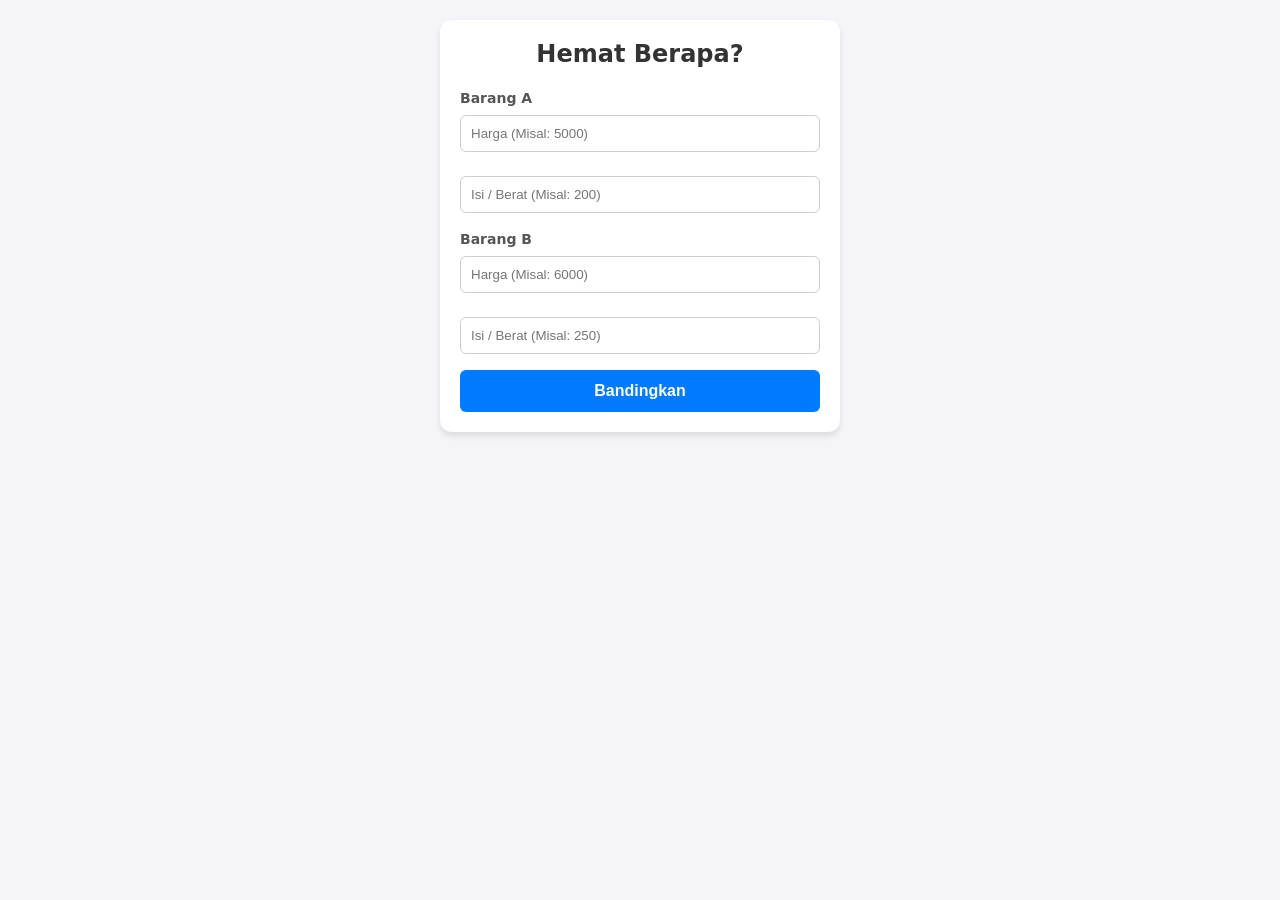
==== index.html @ b2d7dbf2 "Create index.html" ====
<!DOCTYPE html>
<html lang="id">
<head>
    <meta charset="UTF-8">
    <meta name="viewport" content="width=device-width, initial-scale=1.0">
    <title>Hemat Berapa - Kalkulator Harga</title>
    <style>
        body { font-family: system-ui, -apple-system, sans-serif; padding: 20px; max-width: 400px; margin: auto; background-color: #f4f4f9; }
        .card { background: white; padding: 20px; border-radius: 12px; box-shadow: 0 4px 6px rgba(0,0,0,0.1); }
        h2 { text-align: center; color: #333; margin-top: 0; }
        label { font-size: 14px; font-weight: bold; color: #555; }
        input { width: 100%; padding: 10px; margin: 8px 0 16px 0; border: 1px solid #ccc; border-radius: 6px; box-sizing: border-box; }
        button { width: 100%; padding: 12px; background: #007bff; color: white; border: none; border-radius: 6px; font-size: 16px; font-weight: bold; cursor: pointer; }
        button:hover { background: #0056b3; }
        .result { margin-top: 20px; padding: 15px; border-radius: 8px; background: #e9ecef; display: none; text-align: center; }
        .winner { color: #28a745; font-size: 18px; font-weight: bold; margin-top: 10px; display: block; }
    </style>
</head>
<body>
    <div class="card">
        <h2>Hemat Berapa?</h2>
        
        <label>Barang A</label>
        <input type="number" id="priceA" placeholder="Harga (Misal: 5000)">
        <input type="number" id="qtyA" placeholder="Isi / Berat (Misal: 200)">
        
        <label>Barang B</label>
        <input type="number" id="priceB" placeholder="Harga (Misal: 6000)">
        <input type="number" id="qtyB" placeholder="Isi / Berat (Misal: 250)">
        
        <button onclick="calculate()">Bandingkan</button>
        
        <div id="output" class="result"></div>
    </div>

    <script>
        function calculate() {
            const priceA = parseFloat(document.getElementById('priceA').value);
            const qtyA = parseFloat(document.getElementById('qtyA').value);
            const priceB = parseFloat(document.getElementById('priceB').value);
            const qtyB = parseFloat(document.getElementById('qtyB').value);

            if (!priceA || !qtyA || !priceB || !qtyB) {
                alert('Harap isi semua kolom harga dan isi/berat!');
                return;
            }

            const unitPriceA = priceA / qtyA;
            const unitPriceB = priceB / qtyB;

            let outputText = `Barang A: Rp ${unitPriceA.toFixed(2)} / satuan<br>Barang B: Rp ${unitPriceB.toFixed(2)} / satuan<br>`;

            if (unitPriceA < unitPriceB) {
                outputText += `<span class="winner">Beli Barang A! Lebih Murah.</span>`;
            } else if (unitPriceB < unitPriceA) {
                outputText += `<span class="winner">Beli Barang B! Lebih Murah.</span>`;
            } else {
                outputText += `<span class="winner" style="color:#17a2b8;">Keduanya sama murahnya!</span>`;
            }

            document.getElementById('output').innerHTML = outputText;
            document.getElementById('output').style.display = 'block';
        }
    </script>
</body>
</html>
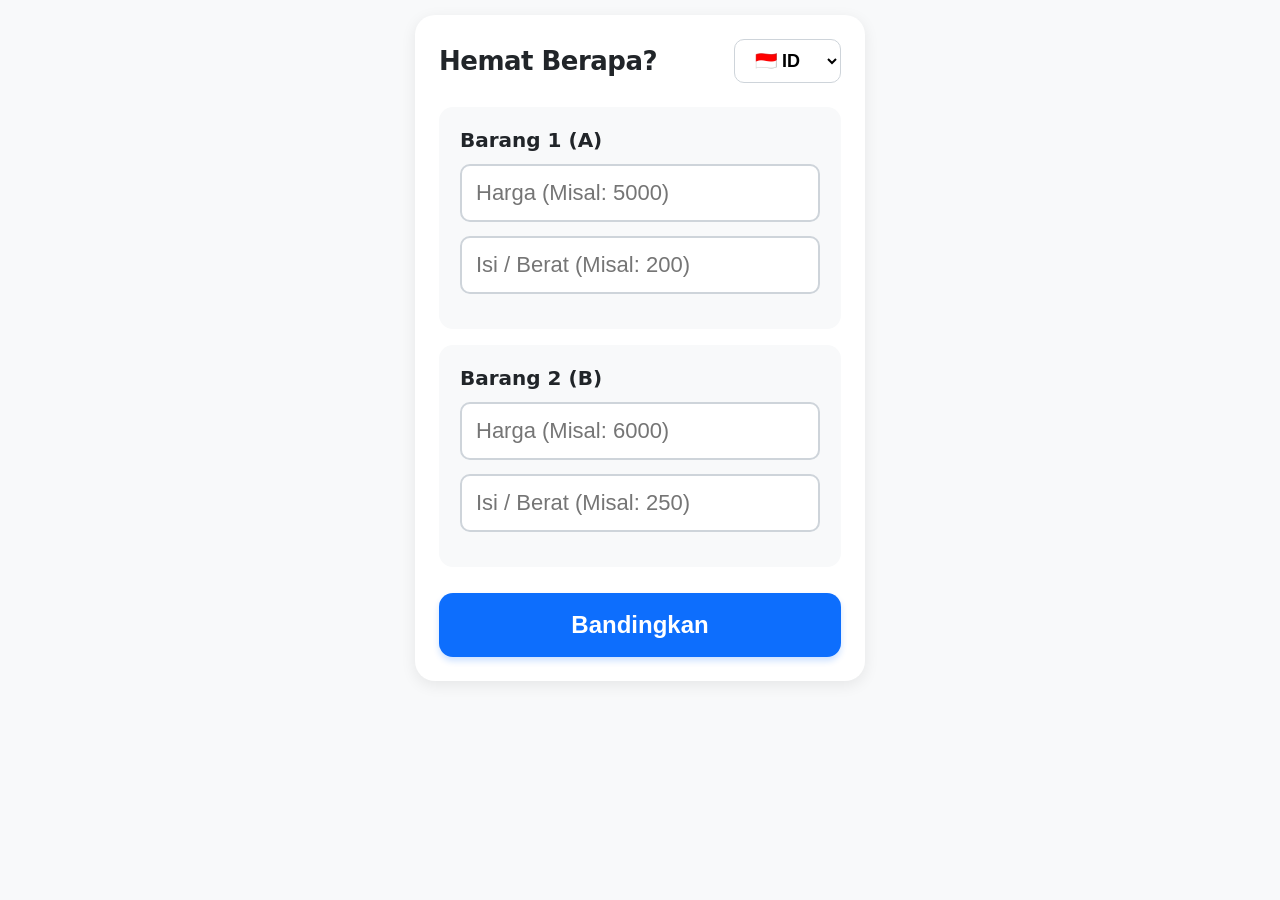
==== commit 7f76638e: "Update index.html" ====
--- a/index.html
+++ b/index.html
@@ -2,65 +2,261 @@
 <html lang="id">
 <head>
     <meta charset="UTF-8">
-    <meta name="viewport" content="width=device-width, initial-scale=1.0">
-    <title>Hemat Berapa - Kalkulator Harga</title>
+    <meta name="viewport" content="width=device-width, initial-scale=1.0, maximum-scale=1.0, user-scalable=no">
+    <title>Hemat Berapa? / Value Calculator</title>
     <style>
-        body { font-family: system-ui, -apple-system, sans-serif; padding: 20px; max-width: 400px; margin: auto; background-color: #f4f4f9; }
-        .card { background: white; padding: 20px; border-radius: 12px; box-shadow: 0 4px 6px rgba(0,0,0,0.1); }
-        h2 { text-align: center; color: #333; margin-top: 0; }
-        label { font-size: 14px; font-weight: bold; color: #555; }
-        input { width: 100%; padding: 10px; margin: 8px 0 16px 0; border: 1px solid #ccc; border-radius: 6px; box-sizing: border-box; }
-        button { width: 100%; padding: 12px; background: #007bff; color: white; border: none; border-radius: 6px; font-size: 16px; font-weight: bold; cursor: pointer; }
-        button:hover { background: #0056b3; }
-        .result { margin-top: 20px; padding: 15px; border-radius: 8px; background: #e9ecef; display: none; text-align: center; }
-        .winner { color: #28a745; font-size: 18px; font-weight: bold; margin-top: 10px; display: block; }
+        :root {
+            --primary: #0d6efd;
+            --success: #198754;
+            --bg: #f8f9fa;
+            --text: #212529;
+            --card-bg: #ffffff;
+            --border: #ced4da;
+        }
+        body { 
+            font-family: system-ui, -apple-system, sans-serif; 
+            background-color: var(--bg); 
+            color: var(--text);
+            padding: 15px; 
+            margin: 0; 
+            display: flex;
+            justify-content: center;
+        }
+        .app-container {
+            width: 100%;
+            max-width: 450px;
+            background: var(--card-bg);
+            border-radius: 20px;
+            box-shadow: 0 4px 15px rgba(0,0,0,0.08);
+            padding: 24px;
+            box-sizing: border-box;
+        }
+        .header-bar {
+            display: flex;
+            justify-content: space-between;
+            align-items: center;
+            margin-bottom: 24px;
+        }
+        h1 { font-size: 26px; margin: 0; font-weight: 800; letter-spacing: -0.5px; }
+        .lang-toggle {
+            padding: 10px 16px;
+            font-size: 18px;
+            font-weight: bold;
+            border-radius: 10px;
+            border: 1px solid var(--border);
+            background: white;
+            cursor: pointer;
+        }
+        .input-group {
+            background: var(--bg);
+            padding: 18px;
+            border-radius: 14px;
+            margin-bottom: 16px;
+            border: 3px solid transparent;
+            transition: all 0.3s ease;
+        }
+        .input-group.highlight {
+            border-color: var(--success);
+            background: #eafbf0;
+        }
+        label { 
+            display: block; 
+            font-size: 20px; 
+            font-weight: 700; 
+            margin-bottom: 12px; 
+        }
+        input { 
+            width: 100%; 
+            padding: 14px; 
+            font-size: 22px; 
+            margin-bottom: 14px; 
+            border: 2px solid var(--border); 
+            border-radius: 10px; 
+            box-sizing: border-box; 
+        }
+        input:focus {
+            outline: none;
+            border-color: var(--primary);
+        }
+        input[type="number"] { -moz-appearance: textfield; }
+        button.calc-btn { 
+            width: 100%; 
+            padding: 18px; 
+            font-size: 24px; 
+            font-weight: 800; 
+            background-color: var(--primary); 
+            color: white; 
+            border: none; 
+            border-radius: 14px; 
+            cursor: pointer; 
+            margin-top: 10px;
+            box-shadow: 0 4px 6px rgba(13, 110, 253, 0.2);
+        }
+        button.calc-btn:active { transform: translateY(2px); }
+        .result-box {
+            margin-top: 24px;
+            padding: 20px;
+            border-radius: 14px;
+            text-align: center;
+            display: none;
+            font-size: 20px;
+            animation: fadeIn 0.4s ease-in-out;
+        }
+        .winner-title {
+            font-size: 26px;
+            font-weight: 900;
+            color: var(--success);
+            margin-bottom: 12px;
+        }
+        .savings-text {
+            font-size: 24px;
+            font-weight: 800;
+            background: #ffeb3b;
+            display: inline-block;
+            padding: 8px 14px;
+            border-radius: 8px;
+            margin-top: 15px;
+            color: #000;
+            box-shadow: 0 2px 4px rgba(0,0,0,0.1);
+        }
+        @keyframes fadeIn { from { opacity: 0; transform: translateY(-5px); } to { opacity: 1; transform: translateY(0); } }
     </style>
 </head>
 <body>
-    <div class="card">
-        <h2>Hemat Berapa?</h2>
+
+<div class="app-container">
+    <div class="header-bar">
+        <h1 id="appTitle">Hemat Berapa?</h1>
+        <select class="lang-toggle" id="langSwitch" onchange="updateUI()">
+            <option value="id">🇮🇩 ID</option>
+            <option value="en">🇬🇧 EN</option>
+        </select>
+    </div>
+
+    <div class="input-group" id="cardA">
+        <label id="lblA">Barang 1 (A)</label>
+        <input type="number" id="priceA" inputmode="numeric" placeholder="Harga (Misal: 5000)">
+        <input type="number" id="qtyA" inputmode="numeric" placeholder="Isi / Berat (Misal: 200)">
+    </div>
+
+    <div class="input-group" id="cardB">
+        <label id="lblB">Barang 2 (B)</label>
+        <input type="number" id="priceB" inputmode="numeric" placeholder="Harga (Misal: 6000)">
+        <input type="number" id="qtyB" inputmode="numeric" placeholder="Isi / Berat (Misal: 250)">
+    </div>
+
+    <button class="calc-btn" id="btnCalc" onclick="calculate()">Bandingkan</button>
+
+    <div id="result" class="result-box"></div>
+</div>
+
+<script>
+    const texts = {
+        id: {
+            title: "Hemat Berapa?",
+            itemA: "Barang 1 (A)",
+            itemB: "Barang 2 (B)",
+            pricePlaceholder: "Harga (Rp)",
+            qtyPlaceholder: "Isi / Berat (ml, gr)",
+            btn: "Bandingkan!",
+            error: "Mohon isi semua angka terlebih dahulu!",
+            winner: "Lebih Worth It!",
+            same: "Sama-sama murah! Tidak ada bedanya.",
+            saveText: "Anda hemat"
+        },
+        en: {
+            title: "Value Calculator",
+            itemA: "Item 1 (A)",
+            itemB: "Item 2 (B)",
+            pricePlaceholder: "Price ($/Rp)",
+            qtyPlaceholder: "Size / Weight (ml, oz)",
+            btn: "Compare!",
+            error: "Please enter all numbers first!",
+            winner: "Best Value!",
+            same: "Both are exactly the same value!",
+            saveText: "You save"
+        }
+    };
+
+    let currentLang = "id";
+
+    function updateUI() {
+        currentLang = document.getElementById('langSwitch').value;
+        const t = texts[currentLang];
         
-        <label>Barang A</label>
-        <input type="number" id="priceA" placeholder="Harga (Misal: 5000)">
-        <input type="number" id="qtyA" placeholder="Isi / Berat (Misal: 200)">
+        document.getElementById('appTitle').innerText = t.title;
+        document.getElementById('lblA').innerText = t.itemA;
+        document.getElementById('lblB').innerText = t.itemB;
+        document.getElementById('btnCalc').innerText = t.btn;
         
-        <label>Barang B</label>
-        <input type="number" id="priceB" placeholder="Harga (Misal: 6000)">
-        <input type="number" id="qtyB" placeholder="Isi / Berat (Misal: 250)">
+        document.getElementById('priceA').placeholder = t.pricePlaceholder;
+        document.getElementById('priceB').placeholder = t.pricePlaceholder;
+        document.getElementById('qtyA').placeholder = t.qtyPlaceholder;
+        document.getElementById('qtyB').placeholder = t.qtyPlaceholder;
+
+        document.getElementById('result').style.display = 'none';
+        document.getElementById('cardA').classList.remove('highlight');
+        document.getElementById('cardB').classList.remove('highlight');
+    }
+
+    function formatCurrency(num) {
+        return num.toLocaleString('id-ID'); 
+    }
+
+    function calculate() {
+        const t = texts[currentLang];
+        const priceA = parseFloat(document.getElementById('priceA').value);
+        const qtyA = parseFloat(document.getElementById('qtyA').value);
+        const priceB = parseFloat(document.getElementById('priceB').value);
+        const qtyB = parseFloat(document.getElementById('qtyB').value);
+
+        if (!priceA || !qtyA || !priceB || !qtyB) {
+            alert(t.error);
+            return;
+        }
+
+        const unitPriceA = priceA / qtyA;
+        const unitPriceB = priceB / qtyB;
+
+        const resDiv = document.getElementById('result');
+        const cardA = document.getElementById('cardA');
+        const cardB = document.getElementById('cardB');
+
+        cardA.classList.remove('highlight');
+        cardB.classList.remove('highlight');
+
+        if (unitPriceA < unitPriceB) {
+            cardA.classList.add('highlight');
+            let expectedPriceIfB = qtyA * unitPriceB;
+            let savings = expectedPriceIfB - priceA;
+            
+            resDiv.innerHTML = `
+                <div class="winner-title">🏆 ${t.itemA} ${t.winner}</div>
+                <div class="savings-text">${t.saveText} ${formatCurrency(Math.round(savings))}</div>
+            `;
+            resDiv.style.backgroundColor = "#eafbf0";
+            resDiv.style.border = "3px solid #198754";
+            
+        } else if (unitPriceB < unitPriceA) {
+            cardB.classList.add('highlight');
+            let expectedPriceIfA = qtyB * unitPriceA;
+            let savings = expectedPriceIfA - priceB;
+
+            resDiv.innerHTML = `
+                <div class="winner-title">🏆 ${t.itemB} ${t.winner}</div>
+                <div class="savings-text">${t.saveText} ${formatCurrency(Math.round(savings))}</div>
+            `;
+            resDiv.style.backgroundColor = "#eafbf0";
+            resDiv.style.border = "3px solid #198754";
+
+        } else {
+            resDiv.innerHTML = `<div class="winner-title" style="color:var(--text);">⚖️ ${t.same}</div>`;
+            resDiv.style.backgroundColor = "#e9ecef";
+            resDiv.style.border = "3px solid #ccc";
+        }
         
-        <button onclick="calculate()">Bandingkan</button>
-        
-        <div id="output" class="result"></div>
-    </div>
-
-    <script>
-        function calculate() {
-            const priceA = parseFloat(document.getElementById('priceA').value);
-            const qtyA = parseFloat(document.getElementById('qtyA').value);
-            const priceB = parseFloat(document.getElementById('priceB').value);
-            const qtyB = parseFloat(document.getElementById('qtyB').value);
-
-            if (!priceA || !qtyA || !priceB || !qtyB) {
-                alert('Harap isi semua kolom harga dan isi/berat!');
-                return;
-            }
-
-            const unitPriceA = priceA / qtyA;
-            const unitPriceB = priceB / qtyB;
-
-            let outputText = `Barang A: Rp ${unitPriceA.toFixed(2)} / satuan<br>Barang B: Rp ${unitPriceB.toFixed(2)} / satuan<br>`;
-
-            if (unitPriceA < unitPriceB) {
-                outputText += `<span class="winner">Beli Barang A! Lebih Murah.</span>`;
-            } else if (unitPriceB < unitPriceA) {
-                outputText += `<span class="winner">Beli Barang B! Lebih Murah.</span>`;
-            } else {
-                outputText += `<span class="winner" style="color:#17a2b8;">Keduanya sama murahnya!</span>`;
-            }
-
-            document.getElementById('output').innerHTML = outputText;
-            document.getElementById('output').style.display = 'block';
-        }
-    </script>
+        resDiv.style.display = 'block';
+    }
+</script>
 </body>
 </html>
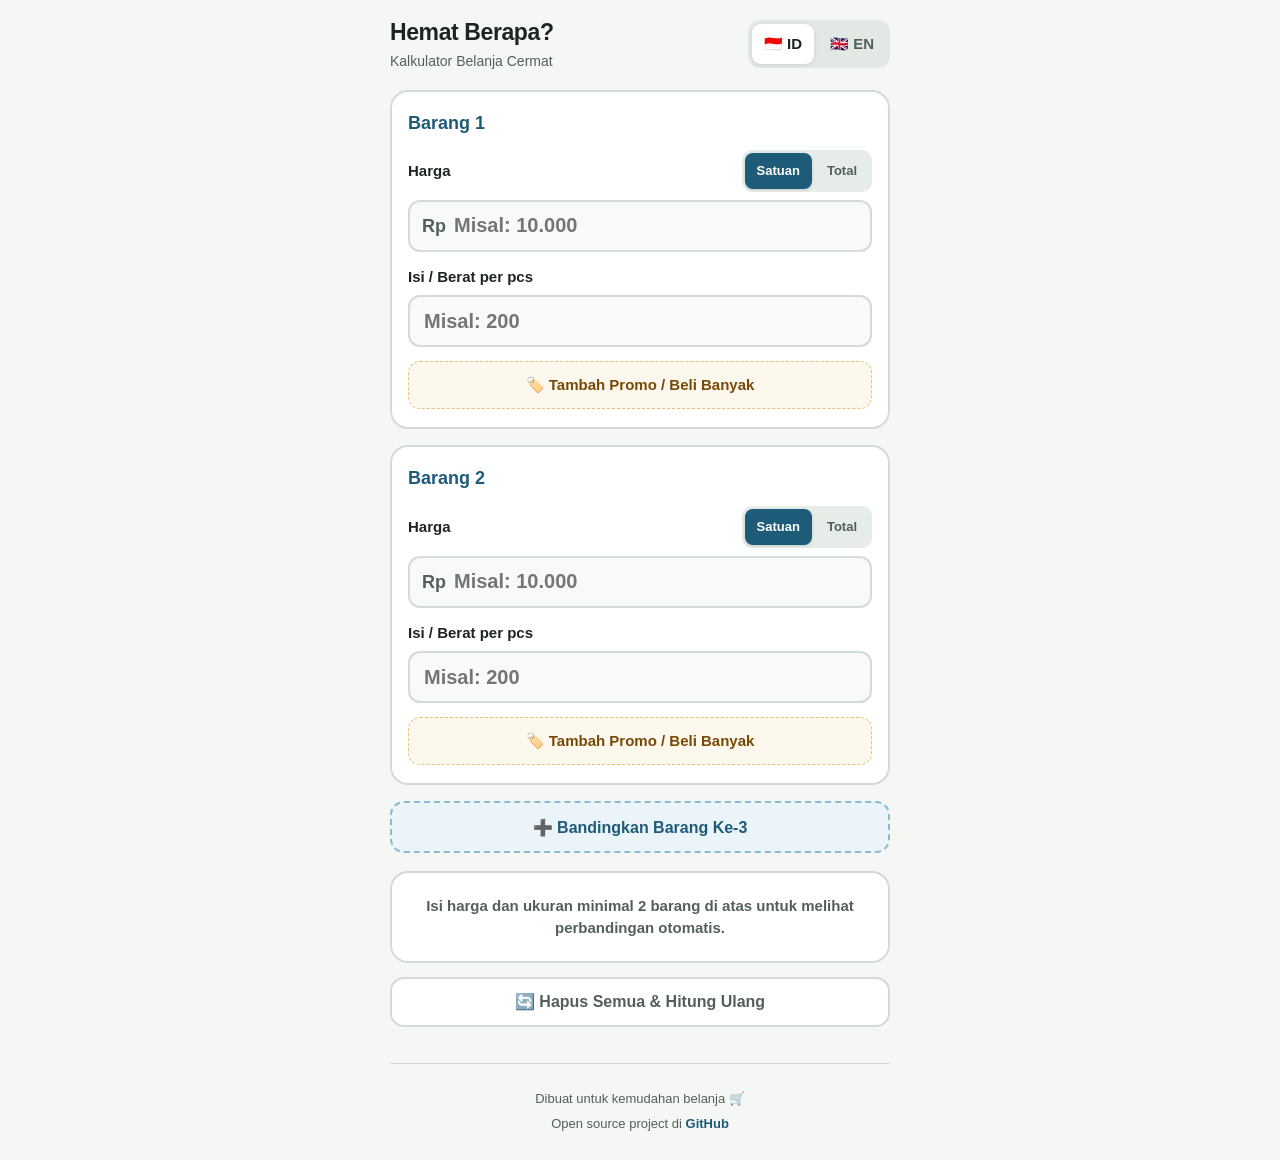
==== commit 02527f6f: "update 2" ====
--- a/index.html
+++ b/index.html
@@ -3,260 +3,64 @@
 <head>
     <meta charset="UTF-8">
     <meta name="viewport" content="width=device-width, initial-scale=1.0, maximum-scale=1.0, user-scalable=no">
-    <title>Hemat Berapa? / Value Calculator</title>
-    <style>
-        :root {
-            --primary: #0d6efd;
-            --success: #198754;
-            --bg: #f8f9fa;
-            --text: #212529;
-            --card-bg: #ffffff;
-            --border: #ced4da;
-        }
-        body { 
-            font-family: system-ui, -apple-system, sans-serif; 
-            background-color: var(--bg); 
-            color: var(--text);
-            padding: 15px; 
-            margin: 0; 
-            display: flex;
-            justify-content: center;
-        }
-        .app-container {
-            width: 100%;
-            max-width: 450px;
-            background: var(--card-bg);
-            border-radius: 20px;
-            box-shadow: 0 4px 15px rgba(0,0,0,0.08);
-            padding: 24px;
-            box-sizing: border-box;
-        }
-        .header-bar {
-            display: flex;
-            justify-content: space-between;
-            align-items: center;
-            margin-bottom: 24px;
-        }
-        h1 { font-size: 26px; margin: 0; font-weight: 800; letter-spacing: -0.5px; }
-        .lang-toggle {
-            padding: 10px 16px;
-            font-size: 18px;
-            font-weight: bold;
-            border-radius: 10px;
-            border: 1px solid var(--border);
-            background: white;
-            cursor: pointer;
-        }
-        .input-group {
-            background: var(--bg);
-            padding: 18px;
-            border-radius: 14px;
-            margin-bottom: 16px;
-            border: 3px solid transparent;
-            transition: all 0.3s ease;
-        }
-        .input-group.highlight {
-            border-color: var(--success);
-            background: #eafbf0;
-        }
-        label { 
-            display: block; 
-            font-size: 20px; 
-            font-weight: 700; 
-            margin-bottom: 12px; 
-        }
-        input { 
-            width: 100%; 
-            padding: 14px; 
-            font-size: 22px; 
-            margin-bottom: 14px; 
-            border: 2px solid var(--border); 
-            border-radius: 10px; 
-            box-sizing: border-box; 
-        }
-        input:focus {
-            outline: none;
-            border-color: var(--primary);
-        }
-        input[type="number"] { -moz-appearance: textfield; }
-        button.calc-btn { 
-            width: 100%; 
-            padding: 18px; 
-            font-size: 24px; 
-            font-weight: 800; 
-            background-color: var(--primary); 
-            color: white; 
-            border: none; 
-            border-radius: 14px; 
-            cursor: pointer; 
-            margin-top: 10px;
-            box-shadow: 0 4px 6px rgba(13, 110, 253, 0.2);
-        }
-        button.calc-btn:active { transform: translateY(2px); }
-        .result-box {
-            margin-top: 24px;
-            padding: 20px;
-            border-radius: 14px;
-            text-align: center;
-            display: none;
-            font-size: 20px;
-            animation: fadeIn 0.4s ease-in-out;
-        }
-        .winner-title {
-            font-size: 26px;
-            font-weight: 900;
-            color: var(--success);
-            margin-bottom: 12px;
-        }
-        .savings-text {
-            font-size: 24px;
-            font-weight: 800;
-            background: #ffeb3b;
-            display: inline-block;
-            padding: 8px 14px;
-            border-radius: 8px;
-            margin-top: 15px;
-            color: #000;
-            box-shadow: 0 2px 4px rgba(0,0,0,0.1);
-        }
-        @keyframes fadeIn { from { opacity: 0; transform: translateY(-5px); } to { opacity: 1; transform: translateY(0); } }
-    </style>
+    <meta name="theme-color" content="#1D5B79">
+    
+    <!-- SEO Meta Tags -->
+    <title>Hemat Berapa? - Kalkulator Belanja Pintar</title>
+    <meta name="description" content="Aplikasi kalkulator belanja pintar untuk emak-emak. Bandingkan harga satuan, promo supermarket, dan harga grosir untuk menemukan pilihan paling hemat.">
+    <meta name="keywords" content="kalkulator belanja, hemat berapa, perbandingan harga, kalkulator supermarket, diskon, grosir, beli 2 gratis 1">
+    <meta name="author" content="Bara Timur">
+    <meta name="robots" content="index, follow">
+    <link rel="canonical" href="https://baratimur.github.io/hematberapa/">
+    
+    <!-- Open Graph / Social Media -->
+    <meta property="og:type" content="website">
+    <meta property="og:url" content="https://baratimur.github.io/hematberapa/">
+    <meta property="og:title" content="Hemat Berapa? - Kalkulator Belanja Pintar">
+    <meta property="og:description" content="Bandingkan harga satuan dan promo supermarket dengan mudah. Temukan pilihan belanja paling hemat!">
+    <meta property="og:image" content="https://cdn-icons-png.flaticon.com/512/1162/1162456.png">
+
+    <!-- PWA & Assets -->
+    <link rel="manifest" href="manifest.json">
+    <link rel="apple-touch-icon" href="https://cdn-icons-png.flaticon.com/512/1162/1162456.png">
+    
+    <!-- External CSS -->
+    <link rel="stylesheet" href="style.css">
 </head>
 <body>
 
-<div class="app-container">
-    <div class="header-bar">
-        <h1 id="appTitle">Hemat Berapa?</h1>
-        <select class="lang-toggle" id="langSwitch" onchange="updateUI()">
-            <option value="id">🇮🇩 ID</option>
-            <option value="en">🇬🇧 EN</option>
-        </select>
+<div class="container">
+    <div class="header">
+        <div class="title">
+            <h1 id="txtTitle">Hemat Berapa?</h1>
+            <p id="txtSubtitle">Kalkulator Belanja Cermat</p>
+        </div>
+        <div class="lang-pill">
+            <button class="lang-btn active" id="btnId" onclick="setLang('id')">🇮🇩 ID</button>
+            <button class="lang-btn" id="btnEn" onclick="setLang('en')">🇬🇧 EN</button>
+        </div>
     </div>
 
-    <div class="input-group" id="cardA">
-        <label id="lblA">Barang 1 (A)</label>
-        <input type="number" id="priceA" inputmode="numeric" placeholder="Harga (Misal: 5000)">
-        <input type="number" id="qtyA" inputmode="numeric" placeholder="Isi / Berat (Misal: 200)">
+    <div class="items-list" id="itemsContainer"></div>
+
+    <div class="actions-row">
+        <button class="add-btn" id="btnAdd" onclick="addItem()">➕ Bandingkan Barang Ke-3</button>
     </div>
 
-    <div class="input-group" id="cardB">
-        <label id="lblB">Barang 2 (B)</label>
-        <input type="number" id="priceB" inputmode="numeric" placeholder="Harga (Misal: 6000)">
-        <input type="number" id="qtyB" inputmode="numeric" placeholder="Isi / Berat (Misal: 250)">
+    <div class="result-panel" id="resultPanel">
+        <p class="empty-hint" id="emptyHint"></p>
     </div>
 
-    <button class="calc-btn" id="btnCalc" onclick="calculate()">Bandingkan</button>
+    <button class="reset-btn" id="btnReset" onclick="resetAll()">🔄 Hapus Semua & Hitung Ulang</button>
 
-    <div id="result" class="result-box"></div>
+    <!-- Footer -->
+    <footer class="app-footer">
+        <p>Dibuat untuk kemudahan belanja 🛒</p>
+        <p>Open source project di <a href="https://github.com/baratimur/hematberapa" target="_blank" rel="noopener">GitHub</a></p>
+    </footer>
 </div>
 
-<script>
-    const texts = {
-        id: {
-            title: "Hemat Berapa?",
-            itemA: "Barang 1 (A)",
-            itemB: "Barang 2 (B)",
-            pricePlaceholder: "Harga (Rp)",
-            qtyPlaceholder: "Isi / Berat (ml, gr)",
-            btn: "Bandingkan!",
-            error: "Mohon isi semua angka terlebih dahulu!",
-            winner: "Lebih Worth It!",
-            same: "Sama-sama murah! Tidak ada bedanya.",
-            saveText: "Anda hemat"
-        },
-        en: {
-            title: "Value Calculator",
-            itemA: "Item 1 (A)",
-            itemB: "Item 2 (B)",
-            pricePlaceholder: "Price ($/Rp)",
-            qtyPlaceholder: "Size / Weight (ml, oz)",
-            btn: "Compare!",
-            error: "Please enter all numbers first!",
-            winner: "Best Value!",
-            same: "Both are exactly the same value!",
-            saveText: "You save"
-        }
-    };
-
-    let currentLang = "id";
-
-    function updateUI() {
-        currentLang = document.getElementById('langSwitch').value;
-        const t = texts[currentLang];
-        
-        document.getElementById('appTitle').innerText = t.title;
-        document.getElementById('lblA').innerText = t.itemA;
-        document.getElementById('lblB').innerText = t.itemB;
-        document.getElementById('btnCalc').innerText = t.btn;
-        
-        document.getElementById('priceA').placeholder = t.pricePlaceholder;
-        document.getElementById('priceB').placeholder = t.pricePlaceholder;
-        document.getElementById('qtyA').placeholder = t.qtyPlaceholder;
-        document.getElementById('qtyB').placeholder = t.qtyPlaceholder;
-
-        document.getElementById('result').style.display = 'none';
-        document.getElementById('cardA').classList.remove('highlight');
-        document.getElementById('cardB').classList.remove('highlight');
-    }
-
-    function formatCurrency(num) {
-        return num.toLocaleString('id-ID'); 
-    }
-
-    function calculate() {
-        const t = texts[currentLang];
-        const priceA = parseFloat(document.getElementById('priceA').value);
-        const qtyA = parseFloat(document.getElementById('qtyA').value);
-        const priceB = parseFloat(document.getElementById('priceB').value);
-        const qtyB = parseFloat(document.getElementById('qtyB').value);
-
-        if (!priceA || !qtyA || !priceB || !qtyB) {
-            alert(t.error);
-            return;
-        }
-
-        const unitPriceA = priceA / qtyA;
-        const unitPriceB = priceB / qtyB;
-
-        const resDiv = document.getElementById('result');
-        const cardA = document.getElementById('cardA');
-        const cardB = document.getElementById('cardB');
-
-        cardA.classList.remove('highlight');
-        cardB.classList.remove('highlight');
-
-        if (unitPriceA < unitPriceB) {
-            cardA.classList.add('highlight');
-            let expectedPriceIfB = qtyA * unitPriceB;
-            let savings = expectedPriceIfB - priceA;
-            
-            resDiv.innerHTML = `
-                <div class="winner-title">🏆 ${t.itemA} ${t.winner}</div>
-                <div class="savings-text">${t.saveText} ${formatCurrency(Math.round(savings))}</div>
-            `;
-            resDiv.style.backgroundColor = "#eafbf0";
-            resDiv.style.border = "3px solid #198754";
-            
-        } else if (unitPriceB < unitPriceA) {
-            cardB.classList.add('highlight');
-            let expectedPriceIfA = qtyB * unitPriceA;
-            let savings = expectedPriceIfA - priceB;
-
-            resDiv.innerHTML = `
-                <div class="winner-title">🏆 ${t.itemB} ${t.winner}</div>
-                <div class="savings-text">${t.saveText} ${formatCurrency(Math.round(savings))}</div>
-            `;
-            resDiv.style.backgroundColor = "#eafbf0";
-            resDiv.style.border = "3px solid #198754";
-
-        } else {
-            resDiv.innerHTML = `<div class="winner-title" style="color:var(--text);">⚖️ ${t.same}</div>`;
-            resDiv.style.backgroundColor = "#e9ecef";
-            resDiv.style.border = "3px solid #ccc";
-        }
-        
-        resDiv.style.display = 'block';
-    }
-</script>
+<!-- External Script -->
+<script src="script.js" defer></script>
 </body>
-</html>
+</html>
--- a/style.css
+++ b/style.css
@@ -0,0 +1,275 @@
+:root {
+    --bg: #F5F7F5;
+    --surface: #FFFFFF;
+    --surface-soft: #F8FAF9;
+    --text: #1C2522;
+    --text-muted: #52605B;
+    --primary: #1D5B79;
+    --primary-soft: #EBF4F8;
+    --border: #D2DBD6;
+    --win-bg: #EAF7F0;
+    --win-border: #15803D;
+    --win-text: #14532D;
+    --promo-bg: #FDF8EE;
+    --promo-border: #E2C07D;
+    --promo-text: #784805;
+    --danger: #B91C1C;
+}
+
+* {
+    box-sizing: border-box;
+    -webkit-tap-highlight-color: transparent;
+    font-family: -apple-system, BlinkMacSystemFont, "Segoe UI", Roboto, Helvetica, Arial, sans-serif;
+}
+
+body {
+    background-color: var(--bg);
+    color: var(--text);
+    margin: 0;
+    padding: 16px 14px 20px 14px;
+    display: flex;
+    justify-content: center;
+    line-height: 1.45;
+}
+
+.container {
+    width: 100%;
+    max-width: 500px;
+}
+
+/* Header */
+.header {
+    display: flex;
+    justify-content: space-between;
+    align-items: center;
+    gap: 12px;
+    margin-bottom: 18px;
+}
+
+.title h1 {
+    font-size: 23px;
+    font-weight: 800;
+    margin: 0;
+    letter-spacing: -0.4px;
+    color: var(--text);
+}
+
+.title p {
+    font-size: 14px;
+    color: var(--text-muted);
+    margin: 2px 0 0 0;
+}
+
+.lang-pill {
+    display: flex;
+    background: #E2E8E4;
+    padding: 4px;
+    border-radius: 12px;
+    gap: 4px;
+    flex-shrink: 0;
+}
+
+.lang-btn {
+    border: none;
+    background: transparent;
+    min-width: 48px;
+    min-height: 40px;
+    padding: 8px 12px;
+    font-size: 15px;
+    font-weight: 700;
+    border-radius: 9px;
+    cursor: pointer;
+    color: var(--text-muted);
+    transition: all 0.2s ease;
+}
+
+.lang-btn.active {
+    background: var(--surface);
+    color: var(--text);
+    box-shadow: 0 1px 4px rgba(0, 0, 0, 0.1);
+}
+
+/* Item Cards */
+.items-list {
+    display: flex;
+    flex-direction: column;
+    gap: 16px;
+}
+
+.item-card {
+    background: var(--surface);
+    border: 2px solid var(--border);
+    border-radius: 18px;
+    padding: 18px 16px;
+    transition: border-color 0.25s ease, background-color 0.25s ease, box-shadow 0.25s ease;
+    position: relative;
+}
+
+.item-card.winner {
+    border-color: var(--win-border);
+    background: var(--win-bg);
+    box-shadow: 0 6px 18px rgba(21, 128, 61, 0.12);
+}
+
+.card-header {
+    display: flex;
+    justify-content: space-between;
+    align-items: center;
+    margin-bottom: 14px;
+    gap: 8px;
+}
+
+.card-title-group {
+    display: flex;
+    align-items: center;
+    gap: 8px;
+    flex-wrap: wrap;
+}
+
+.card-title {
+    font-size: 18px;
+    font-weight: 800;
+    color: var(--primary);
+}
+
+.item-card.winner .card-title {
+    color: var(--win-text);
+}
+
+.win-badge {
+    display: none;
+    background: var(--win-border);
+    color: #FFFFFF;
+    font-size: 12px;
+    font-weight: 800;
+    padding: 4px 10px;
+    border-radius: 20px;
+    letter-spacing: 0.3px;
+}
+
+.item-card.winner .win-badge {
+    display: inline-block;
+}
+
+.remove-btn {
+    background: #F1F5F3;
+    border: 1px solid var(--border);
+    color: var(--text-muted);
+    min-width: 38px;
+    min-height: 38px;
+    border-radius: 10px;
+    font-size: 16px;
+    font-weight: 700;
+    cursor: pointer;
+    display: flex;
+    align-items: center;
+    justify-content: center;
+}
+
+.remove-btn:active {
+    background: #FEE2E2;
+    color: var(--danger);
+}
+
+/* Form Fields */
+.field { margin-bottom: 14px; }
+.field:last-child { margin-bottom: 0; }
+.label-row {
+    display: flex;
+    justify-content: space-between;
+    align-items: center;
+    gap: 8px;
+    margin-bottom: 8px;
+    flex-wrap: wrap;
+}
+.field label { font-size: 15px; font-weight: 700; color: var(--text); }
+
+/* Mode Toggle */
+.mode-toggle { display: inline-flex; background: #E6ECE8; padding: 3px; border-radius: 10px; gap: 3px; }
+.mode-btn {
+    border: none; background: transparent; min-height: 36px; padding: 6px 12px;
+    font-size: 13px; font-weight: 700; border-radius: 8px; color: var(--text-muted);
+    cursor: pointer; transition: all 0.15s ease;
+}
+.mode-btn.active { background: var(--primary); color: #FFFFFF; box-shadow: 0 1px 3px rgba(0, 0, 0, 0.15); }
+
+/* Copy Size Shortcut */
+.copy-size-btn {
+    background: var(--primary-soft); border: 1px solid #B6D4E3; color: var(--primary);
+    min-height: 36px; padding: 6px 12px; border-radius: 10px; font-size: 13px;
+    font-weight: 700; cursor: pointer;
+}
+.copy-size-btn:active { background: #D6E9F2; }
+
+/* Inputs */
+.input-wrap { position: relative; display: flex; align-items: center; }
+.prefix { position: absolute; left: 14px; font-size: 18px; font-weight: 700; color: var(--text-muted); pointer-events: none; }
+input {
+    width: 100%; height: 52px; font-size: 20px; font-weight: 700; color: var(--text);
+    background: var(--surface-soft); border: 2px solid var(--border); border-radius: 12px;
+    padding: 0 14px; transition: border-color 0.2s, background-color 0.2s;
+}
+input.has-prefix { padding-left: 44px; }
+input:focus { outline: none; border-color: var(--primary); background: #FFFFFF; }
+.item-card.winner input { background: #FFFFFF; border-color: #86EFAC; }
+
+/* Promo Trigger & Drawer */
+.promo-trigger {
+    width: 100%; min-height: 48px; margin-top: 6px; background: var(--promo-bg);
+    border: 1.5px dashed var(--promo-border); color: var(--promo-text); font-size: 15px;
+    font-weight: 700; border-radius: 12px; cursor: pointer; display: flex;
+    align-items: center; justify-content: center; gap: 8px; padding: 10px 14px;
+}
+.promo-trigger:active { background: #F9EFD8; }
+.promo-drawer { background: var(--promo-bg); border: 1.5px solid var(--promo-border); border-radius: 14px; padding: 14px; margin-top: 8px; }
+.promo-header { display: flex; justify-content: space-between; align-items: center; margin-bottom: 10px; }
+.promo-title { font-size: 14px; font-weight: 800; color: var(--promo-text); }
+.close-promo-btn {
+    background: #FFFFFF; border: 1px solid #E5C7C7; color: var(--danger);
+    min-height: 36px; padding: 6px 12px; border-radius: 8px; font-size: 13px; font-weight: 700; cursor: pointer;
+}
+.preset-label { font-size: 13px; font-weight: 700; color: var(--promo-text); margin-bottom: 8px; display: block; }
+.preset-grid { display: flex; flex-wrap: wrap; gap: 8px; margin-bottom: 14px; }
+.preset-btn {
+    background: #FFFFFF; border: 1.5px solid var(--promo-border); color: var(--text);
+    min-height: 44px; padding: 8px 13px; border-radius: 10px; font-size: 14px;
+    font-weight: 700; cursor: pointer; flex: 1 1 auto; text-align: center; transition: all 0.15s ease;
+}
+.preset-btn.active { background: var(--promo-text); border-color: var(--promo-text); color: #FFFFFF; }
+.promo-inputs-row { display: grid; grid-template-columns: 1fr 1fr; gap: 10px; margin-bottom: 12px; }
+.promo-inputs-row label { display: block; font-size: 13px; font-weight: 700; color: var(--promo-text); margin-bottom: 5px; }
+.promo-inputs-row input { height: 48px; font-size: 19px; background: #FFFFFF; border-color: var(--promo-border); text-align: center; }
+
+/* Mini Receipt */
+.mini-receipt { background: #FFFFFF; border: 1px solid var(--promo-border); border-radius: 10px; padding: 10px 12px; font-size: 14px; color: var(--text); line-height: 1.45; }
+.mini-receipt strong { color: var(--promo-text); }
+
+/* Bottom Action Buttons */
+.actions-row { display: flex; flex-direction: column; gap: 10px; margin-top: 16px; }
+.add-btn { width: 100%; min-height: 52px; padding: 12px 16px; font-size: 16px; font-weight: 700; color: var(--primary); background: var(--primary-soft); border: 2px dashed #8BBAD1; border-radius: 14px; cursor: pointer; }
+.add-btn:active { background: #DCECF4; }
+
+/* Result Panel */
+.result-panel { background: var(--surface); border: 2px solid var(--border); border-radius: 18px; padding: 18px 16px; margin-top: 18px; transition: all 0.25s ease; }
+.result-panel.has-winner { background: var(--win-bg); border: 2px solid var(--win-border); }
+.empty-hint { text-align: center; font-size: 15px; color: var(--text-muted); font-weight: 600; margin: 4px 0; }
+.res-headline { font-size: 19px; font-weight: 800; color: var(--win-text); margin: 0 0 10px 0; text-align: center; }
+.savings-box { text-align: center; margin-bottom: 12px; }
+.savings-pill { display: inline-block; background: #FEF08A; color: #1C2522; font-size: 20px; font-weight: 800; padding: 8px 16px; border-radius: 12px; border: 1.5px solid #EAB308; }
+.res-detail { font-size: 15px; color: var(--text); background: rgba(255, 255, 255, 0.85); padding: 12px 14px; border-radius: 12px; margin: 0; line-height: 1.5; }
+.budget-warn { background: var(--promo-bg); border: 1.5px solid var(--promo-border); border-radius: 12px; padding: 12px 14px; margin-top: 12px; font-size: 14px; color: var(--promo-text); line-height: 1.5; }
+.reset-btn { width: 100%; min-height: 50px; margin-top: 14px; padding: 12px 16px; font-size: 16px; font-weight: 700; color: var(--text-muted); background: var(--surface); border: 2px solid var(--border); border-radius: 14px; cursor: pointer; }
+.reset-btn:active { background: #E8EEEA; }
+
+/* Footer */
+.app-footer {
+    text-align: center;
+    margin-top: 36px;
+    padding-top: 20px;
+    border-top: 1px solid var(--border);
+    font-size: 13px;
+    color: var(--text-muted);
+}
+.app-footer p { margin: 6px 0; }
+.app-footer a { color: var(--primary); text-decoration: none; font-weight: 700; transition: color 0.2s; }
+.app-footer a:hover { color: var(--text); text-decoration: underline; }
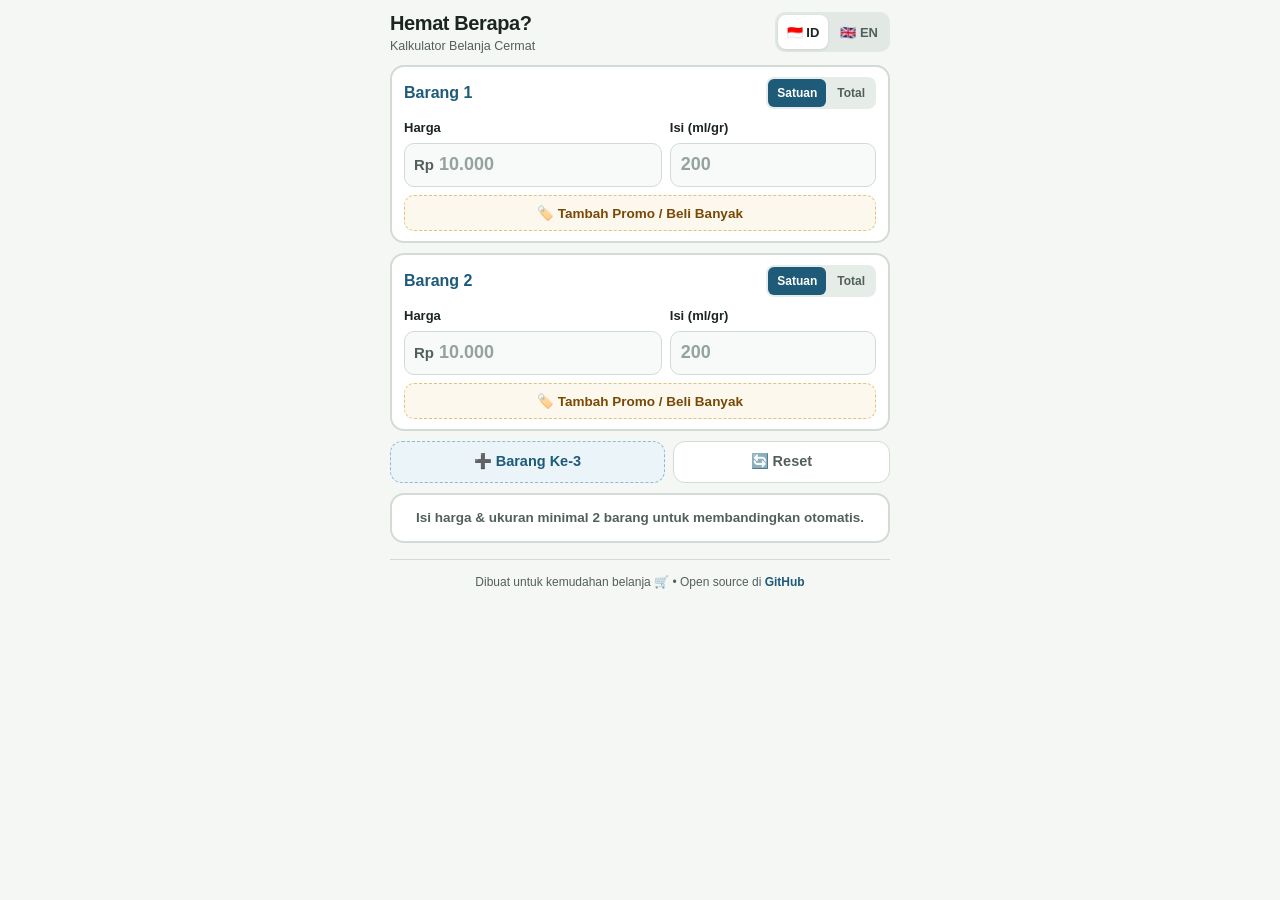
==== commit 6dce7641: "Better ui" ====
--- a/index.html
+++ b/index.html
@@ -7,7 +7,7 @@
     
     <!-- SEO Meta Tags -->
     <title>Hemat Berapa? - Kalkulator Belanja Pintar</title>
-    <meta name="description" content="Aplikasi kalkulator belanja pintar untuk emak-emak. Bandingkan harga satuan, promo supermarket, dan harga grosir untuk menemukan pilihan paling hemat.">
+    <meta name="description" content="Aplikasi kalkulator belanja pintar untuk membandingkan harga satuan, promo supermarket, dan harga grosir untuk menemukan pilihan paling hemat.">
     <meta name="keywords" content="kalkulator belanja, hemat berapa, perbandingan harga, kalkulator supermarket, diskon, grosir, beli 2 gratis 1">
     <meta name="author" content="Bara Timur">
     <meta name="robots" content="index, follow">
@@ -30,7 +30,7 @@
 <body>
 
 <div class="container">
-    <div class="header">
+    <header class="header">
         <div class="title">
             <h1 id="txtTitle">Hemat Berapa?</h1>
             <p id="txtSubtitle">Kalkulator Belanja Cermat</p>
@@ -39,28 +39,25 @@
             <button class="lang-btn active" id="btnId" onclick="setLang('id')">🇮🇩 ID</button>
             <button class="lang-btn" id="btnEn" onclick="setLang('en')">🇬🇧 EN</button>
         </div>
-    </div>
+    </header>
 
     <div class="items-list" id="itemsContainer"></div>
 
     <div class="actions-row">
-        <button class="add-btn" id="btnAdd" onclick="addItem()">➕ Bandingkan Barang Ke-3</button>
+        <button class="add-btn" id="btnAdd" onclick="addItem()">➕ Barang Ke-3</button>
+        <button class="reset-btn" id="btnReset" onclick="resetAll()">🔄 Reset</button>
     </div>
 
     <div class="result-panel" id="resultPanel">
         <p class="empty-hint" id="emptyHint"></p>
     </div>
 
-    <button class="reset-btn" id="btnReset" onclick="resetAll()">🔄 Hapus Semua & Hitung Ulang</button>
-
     <!-- Footer -->
     <footer class="app-footer">
-        <p>Dibuat untuk kemudahan belanja 🛒</p>
-        <p>Open source project di <a href="https://github.com/baratimur/hematberapa" target="_blank" rel="noopener">GitHub</a></p>
+        <p>Dibuat untuk kemudahan belanja 🛒 • Open source di <a href="https://github.com/baratimur/hematberapa" target="_blank" rel="noopener">GitHub</a></p>
     </footer>
 </div>
 
-<!-- External Script -->
 <script src="script.js" defer></script>
 </body>
 </html>
--- a/style.css
+++ b/style.css
@@ -26,10 +26,10 @@
     background-color: var(--bg);
     color: var(--text);
     margin: 0;
-    padding: 16px 14px 20px 14px;
+    padding: 10px 10px 16px 10px;
     display: flex;
     justify-content: center;
-    line-height: 1.45;
+    line-height: 1.35;
 }
 
 .container {
@@ -42,12 +42,12 @@
     display: flex;
     justify-content: space-between;
     align-items: center;
-    gap: 12px;
-    margin-bottom: 18px;
+    gap: 8px;
+    margin-bottom: 10px;
 }
 
 .title h1 {
-    font-size: 23px;
+    font-size: 20px;
     font-weight: 800;
     margin: 0;
     letter-spacing: -0.4px;
@@ -55,29 +55,29 @@
 }
 
 .title p {
-    font-size: 14px;
-    color: var(--text-muted);
-    margin: 2px 0 0 0;
+    font-size: 12.5px;
+    color: var(--text-muted);
+    margin: 1px 0 0 0;
 }
 
 .lang-pill {
     display: flex;
     background: #E2E8E4;
-    padding: 4px;
-    border-radius: 12px;
-    gap: 4px;
+    padding: 3px;
+    border-radius: 10px;
+    gap: 3px;
     flex-shrink: 0;
 }
 
 .lang-btn {
     border: none;
     background: transparent;
-    min-width: 48px;
-    min-height: 40px;
-    padding: 8px 12px;
-    font-size: 15px;
-    font-weight: 700;
-    border-radius: 9px;
+    min-width: 44px;
+    min-height: 34px;
+    padding: 5px 9px;
+    font-size: 13px;
+    font-weight: 700;
+    border-radius: 8px;
     cursor: pointer;
     color: var(--text-muted);
     transition: all 0.2s ease;
@@ -86,48 +86,48 @@
 .lang-btn.active {
     background: var(--surface);
     color: var(--text);
-    box-shadow: 0 1px 4px rgba(0, 0, 0, 0.1);
+    box-shadow: 0 1px 3px rgba(0, 0, 0, 0.1);
 }
 
 /* Item Cards */
 .items-list {
     display: flex;
     flex-direction: column;
-    gap: 16px;
+    gap: 10px;
 }
 
 .item-card {
     background: var(--surface);
     border: 2px solid var(--border);
-    border-radius: 18px;
-    padding: 18px 16px;
-    transition: border-color 0.25s ease, background-color 0.25s ease, box-shadow 0.25s ease;
+    border-radius: 14px;
+    padding: 10px 12px;
+    transition: border-color 0.2s ease, background-color 0.2s ease;
     position: relative;
 }
 
 .item-card.winner {
     border-color: var(--win-border);
     background: var(--win-bg);
-    box-shadow: 0 6px 18px rgba(21, 128, 61, 0.12);
+    box-shadow: 0 4px 12px rgba(21, 128, 61, 0.1);
 }
 
 .card-header {
     display: flex;
     justify-content: space-between;
     align-items: center;
-    margin-bottom: 14px;
-    gap: 8px;
+    margin-bottom: 8px;
+    gap: 6px;
 }
 
 .card-title-group {
     display: flex;
     align-items: center;
-    gap: 8px;
+    gap: 6px;
     flex-wrap: wrap;
 }
 
 .card-title {
-    font-size: 18px;
+    font-size: 16px;
     font-weight: 800;
     color: var(--primary);
 }
@@ -140,25 +140,32 @@
     display: none;
     background: var(--win-border);
     color: #FFFFFF;
-    font-size: 12px;
+    font-size: 11px;
     font-weight: 800;
-    padding: 4px 10px;
-    border-radius: 20px;
-    letter-spacing: 0.3px;
+    padding: 2px 8px;
+    border-radius: 16px;
+    letter-spacing: 0.2px;
 }
 
 .item-card.winner .win-badge {
     display: inline-block;
+}
+
+.card-header-right {
+    display: flex;
+    align-items: center;
+    gap: 6px;
+    flex-shrink: 0;
 }
 
 .remove-btn {
     background: #F1F5F3;
     border: 1px solid var(--border);
     color: var(--text-muted);
-    min-width: 38px;
-    min-height: 38px;
-    border-radius: 10px;
-    font-size: 16px;
+    width: 30px;
+    height: 30px;
+    border-radius: 8px;
+    font-size: 14px;
     font-weight: 700;
     cursor: pointer;
     display: flex;
@@ -171,105 +178,385 @@
     color: var(--danger);
 }
 
-/* Form Fields */
-.field { margin-bottom: 14px; }
-.field:last-child { margin-bottom: 0; }
+/* Mode Toggle */
+.mode-toggle {
+    display: inline-flex;
+    background: #E6ECE8;
+    padding: 2px;
+    border-radius: 8px;
+    gap: 2px;
+}
+
+.mode-btn {
+    border: none;
+    background: transparent;
+    min-height: 28px;
+    padding: 4px 9px;
+    font-size: 12px;
+    font-weight: 700;
+    border-radius: 6px;
+    color: var(--text-muted);
+    cursor: pointer;
+    transition: all 0.15s ease;
+}
+
+.mode-btn.active {
+    background: var(--primary);
+    color: #FFFFFF;
+}
+
+/* Side-by-Side Inputs */
+.fields-row {
+    display: grid;
+    grid-template-columns: 1.25fr 1fr;
+    gap: 8px;
+}
+
+.field {
+    min-width: 0;
+}
+
 .label-row {
     display: flex;
     justify-content: space-between;
     align-items: center;
+    gap: 4px;
+    margin-bottom: 4px;
+    min-height: 22px;
+}
+
+.field label {
+    font-size: 13px;
+    font-weight: 700;
+    color: var(--text);
+    white-space: nowrap;
+}
+
+/* Copy Size Shortcut */
+.copy-size-btn {
+    background: var(--primary-soft);
+    border: 1px solid #B6D4E3;
+    color: var(--primary);
+    padding: 2px 6px;
+    border-radius: 6px;
+    font-size: 11px;
+    font-weight: 700;
+    cursor: pointer;
+    white-space: nowrap;
+}
+
+.copy-size-btn:active {
+    background: #D6E9F2;
+}
+
+/* Inputs */
+.input-wrap {
+    position: relative;
+    display: flex;
+    align-items: center;
+}
+
+.prefix {
+    position: absolute;
+    left: 10px;
+    font-size: 15px;
+    font-weight: 700;
+    color: var(--text-muted);
+    pointer-events: none;
+}
+
+input {
+    width: 100%;
+    height: 44px;
+    font-size: 18px;
+    font-weight: 700;
+    color: var(--text);
+    background: var(--surface-soft);
+    border: 1.5px solid var(--border);
+    border-radius: 10px;
+    padding: 0 10px;
+    transition: border-color 0.2s, background-color 0.2s;
+}
+
+input.has-prefix {
+    padding-left: 34px;
+}
+
+input:focus {
+    outline: none;
+    border-color: var(--primary);
+    background: #FFFFFF;
+}
+
+input::placeholder {
+    color: #94A3A0;
+    font-weight: 600;
+}
+
+.item-card.winner input {
+    background: #FFFFFF;
+    border-color: #86EFAC;
+}
+
+/* Promo Trigger & Drawer */
+.promo-trigger {
+    width: 100%;
+    min-height: 36px;
+    margin-top: 8px;
+    background: var(--promo-bg);
+    border: 1.5px dashed var(--promo-border);
+    color: var(--promo-text);
+    font-size: 13.5px;
+    font-weight: 700;
+    border-radius: 10px;
+    cursor: pointer;
+    display: flex;
+    align-items: center;
+    justify-content: center;
+    gap: 6px;
+    padding: 6px 10px;
+}
+
+.promo-trigger:active {
+    background: #F9EFD8;
+}
+
+.promo-drawer {
+    background: var(--promo-bg);
+    border: 1.5px solid var(--promo-border);
+    border-radius: 12px;
+    padding: 10px;
+    margin-top: 8px;
+}
+
+.promo-header {
+    display: flex;
+    justify-content: space-between;
+    align-items: center;
+    margin-bottom: 6px;
+}
+
+.promo-title {
+    font-size: 13px;
+    font-weight: 800;
+    color: var(--promo-text);
+}
+
+.close-promo-btn {
+    background: #FFFFFF;
+    border: 1px solid #E5C7C7;
+    color: var(--danger);
+    min-height: 28px;
+    padding: 3px 9px;
+    border-radius: 7px;
+    font-size: 12px;
+    font-weight: 700;
+    cursor: pointer;
+}
+
+.preset-label {
+    font-size: 12px;
+    font-weight: 700;
+    color: var(--promo-text);
+    margin-bottom: 5px;
+    display: block;
+}
+
+.preset-grid {
+    display: flex;
+    flex-wrap: nowrap;
+    gap: 4px;
+    margin-bottom: 8px;
+}
+
+.preset-btn {
+    background: #FFFFFF;
+    border: 1.5px solid var(--promo-border);
+    color: var(--text);
+    min-height: 34px;
+    padding: 5px 4px;
+    border-radius: 8px;
+    font-size: 11.5px;
+    font-weight: 700;
+    cursor: pointer;
+    flex: 1 1 auto;
+    text-align: center;
+    white-space: nowrap;
+}
+
+.preset-btn.active {
+    background: var(--promo-text);
+    border-color: var(--promo-text);
+    color: #FFFFFF;
+}
+
+.promo-inputs-row {
+    display: grid;
+    grid-template-columns: 1fr 1fr;
     gap: 8px;
     margin-bottom: 8px;
-    flex-wrap: wrap;
-}
-.field label { font-size: 15px; font-weight: 700; color: var(--text); }
-
-/* Mode Toggle */
-.mode-toggle { display: inline-flex; background: #E6ECE8; padding: 3px; border-radius: 10px; gap: 3px; }
-.mode-btn {
-    border: none; background: transparent; min-height: 36px; padding: 6px 12px;
-    font-size: 13px; font-weight: 700; border-radius: 8px; color: var(--text-muted);
-    cursor: pointer; transition: all 0.15s ease;
-}
-.mode-btn.active { background: var(--primary); color: #FFFFFF; box-shadow: 0 1px 3px rgba(0, 0, 0, 0.15); }
-
-/* Copy Size Shortcut */
-.copy-size-btn {
-    background: var(--primary-soft); border: 1px solid #B6D4E3; color: var(--primary);
-    min-height: 36px; padding: 6px 12px; border-radius: 10px; font-size: 13px;
-    font-weight: 700; cursor: pointer;
-}
-.copy-size-btn:active { background: #D6E9F2; }
-
-/* Inputs */
-.input-wrap { position: relative; display: flex; align-items: center; }
-.prefix { position: absolute; left: 14px; font-size: 18px; font-weight: 700; color: var(--text-muted); pointer-events: none; }
-input {
-    width: 100%; height: 52px; font-size: 20px; font-weight: 700; color: var(--text);
-    background: var(--surface-soft); border: 2px solid var(--border); border-radius: 12px;
-    padding: 0 14px; transition: border-color 0.2s, background-color 0.2s;
-}
-input.has-prefix { padding-left: 44px; }
-input:focus { outline: none; border-color: var(--primary); background: #FFFFFF; }
-.item-card.winner input { background: #FFFFFF; border-color: #86EFAC; }
-
-/* Promo Trigger & Drawer */
-.promo-trigger {
-    width: 100%; min-height: 48px; margin-top: 6px; background: var(--promo-bg);
-    border: 1.5px dashed var(--promo-border); color: var(--promo-text); font-size: 15px;
-    font-weight: 700; border-radius: 12px; cursor: pointer; display: flex;
-    align-items: center; justify-content: center; gap: 8px; padding: 10px 14px;
-}
-.promo-trigger:active { background: #F9EFD8; }
-.promo-drawer { background: var(--promo-bg); border: 1.5px solid var(--promo-border); border-radius: 14px; padding: 14px; margin-top: 8px; }
-.promo-header { display: flex; justify-content: space-between; align-items: center; margin-bottom: 10px; }
-.promo-title { font-size: 14px; font-weight: 800; color: var(--promo-text); }
-.close-promo-btn {
-    background: #FFFFFF; border: 1px solid #E5C7C7; color: var(--danger);
-    min-height: 36px; padding: 6px 12px; border-radius: 8px; font-size: 13px; font-weight: 700; cursor: pointer;
-}
-.preset-label { font-size: 13px; font-weight: 700; color: var(--promo-text); margin-bottom: 8px; display: block; }
-.preset-grid { display: flex; flex-wrap: wrap; gap: 8px; margin-bottom: 14px; }
-.preset-btn {
-    background: #FFFFFF; border: 1.5px solid var(--promo-border); color: var(--text);
-    min-height: 44px; padding: 8px 13px; border-radius: 10px; font-size: 14px;
-    font-weight: 700; cursor: pointer; flex: 1 1 auto; text-align: center; transition: all 0.15s ease;
-}
-.preset-btn.active { background: var(--promo-text); border-color: var(--promo-text); color: #FFFFFF; }
-.promo-inputs-row { display: grid; grid-template-columns: 1fr 1fr; gap: 10px; margin-bottom: 12px; }
-.promo-inputs-row label { display: block; font-size: 13px; font-weight: 700; color: var(--promo-text); margin-bottom: 5px; }
-.promo-inputs-row input { height: 48px; font-size: 19px; background: #FFFFFF; border-color: var(--promo-border); text-align: center; }
+}
+
+.promo-inputs-row label {
+    display: block;
+    font-size: 12px;
+    font-weight: 700;
+    color: var(--promo-text);
+    margin-bottom: 3px;
+}
+
+.promo-inputs-row input {
+    height: 40px;
+    font-size: 17px;
+    background: #FFFFFF;
+    border-color: var(--promo-border);
+    text-align: center;
+}
 
 /* Mini Receipt */
-.mini-receipt { background: #FFFFFF; border: 1px solid var(--promo-border); border-radius: 10px; padding: 10px 12px; font-size: 14px; color: var(--text); line-height: 1.45; }
-.mini-receipt strong { color: var(--promo-text); }
-
-/* Bottom Action Buttons */
-.actions-row { display: flex; flex-direction: column; gap: 10px; margin-top: 16px; }
-.add-btn { width: 100%; min-height: 52px; padding: 12px 16px; font-size: 16px; font-weight: 700; color: var(--primary); background: var(--primary-soft); border: 2px dashed #8BBAD1; border-radius: 14px; cursor: pointer; }
-.add-btn:active { background: #DCECF4; }
+.mini-receipt {
+    background: #FFFFFF;
+    border: 1px solid var(--promo-border);
+    border-radius: 8px;
+    padding: 7px 10px;
+    font-size: 13px;
+    color: var(--text);
+    line-height: 1.35;
+}
+
+.mini-receipt strong {
+    color: var(--promo-text);
+}
+
+/* Bottom Action Buttons (Side-by-Side) */
+.actions-row {
+    display: flex;
+    gap: 8px;
+    margin-top: 10px;
+}
+
+.add-btn {
+    flex: 1.3;
+    min-height: 42px;
+    padding: 8px 12px;
+    font-size: 14.5px;
+    font-weight: 700;
+    color: var(--primary);
+    background: var(--primary-soft);
+    border: 1.5px dashed #8BBAD1;
+    border-radius: 12px;
+    cursor: pointer;
+}
+
+.add-btn:active {
+    background: #DCECF4;
+}
+
+.reset-btn {
+    flex: 1;
+    min-height: 42px;
+    padding: 8px 12px;
+    font-size: 14.5px;
+    font-weight: 700;
+    color: var(--text-muted);
+    background: var(--surface);
+    border: 1.5px solid var(--border);
+    border-radius: 12px;
+    cursor: pointer;
+}
+
+.reset-btn:active {
+    background: #E8EEEA;
+}
 
 /* Result Panel */
-.result-panel { background: var(--surface); border: 2px solid var(--border); border-radius: 18px; padding: 18px 16px; margin-top: 18px; transition: all 0.25s ease; }
-.result-panel.has-winner { background: var(--win-bg); border: 2px solid var(--win-border); }
-.empty-hint { text-align: center; font-size: 15px; color: var(--text-muted); font-weight: 600; margin: 4px 0; }
-.res-headline { font-size: 19px; font-weight: 800; color: var(--win-text); margin: 0 0 10px 0; text-align: center; }
-.savings-box { text-align: center; margin-bottom: 12px; }
-.savings-pill { display: inline-block; background: #FEF08A; color: #1C2522; font-size: 20px; font-weight: 800; padding: 8px 16px; border-radius: 12px; border: 1.5px solid #EAB308; }
-.res-detail { font-size: 15px; color: var(--text); background: rgba(255, 255, 255, 0.85); padding: 12px 14px; border-radius: 12px; margin: 0; line-height: 1.5; }
-.budget-warn { background: var(--promo-bg); border: 1.5px solid var(--promo-border); border-radius: 12px; padding: 12px 14px; margin-top: 12px; font-size: 14px; color: var(--promo-text); line-height: 1.5; }
-.reset-btn { width: 100%; min-height: 50px; margin-top: 14px; padding: 12px 16px; font-size: 16px; font-weight: 700; color: var(--text-muted); background: var(--surface); border: 2px solid var(--border); border-radius: 14px; cursor: pointer; }
-.reset-btn:active { background: #E8EEEA; }
+.result-panel {
+    background: var(--surface);
+    border: 2px solid var(--border);
+    border-radius: 14px;
+    padding: 12px 14px;
+    margin-top: 10px;
+    transition: all 0.2s ease;
+}
+
+.result-panel.has-winner {
+    background: var(--win-bg);
+    border: 2px solid var(--win-border);
+}
+
+.empty-hint {
+    text-align: center;
+    font-size: 13.5px;
+    color: var(--text-muted);
+    font-weight: 600;
+    margin: 2px 0;
+}
+
+.res-headline {
+    font-size: 17px;
+    font-weight: 800;
+    color: var(--win-text);
+    margin: 0 0 6px 0;
+    text-align: center;
+}
+
+.savings-box {
+    text-align: center;
+    margin-bottom: 8px;
+}
+
+.savings-pill {
+    display: inline-block;
+    background: #FEF08A;
+    color: #1C2522;
+    font-size: 17px;
+    font-weight: 800;
+    padding: 5px 12px;
+    border-radius: 10px;
+    border: 1.5px solid #EAB308;
+}
+
+.res-detail {
+    font-size: 13.5px;
+    color: var(--text);
+    background: rgba(255, 255, 255, 0.85);
+    padding: 8px 10px;
+    border-radius: 10px;
+    margin: 0;
+    line-height: 1.4;
+}
+
+.budget-warn {
+    background: var(--promo-bg);
+    border: 1.5px solid var(--promo-border);
+    border-radius: 10px;
+    padding: 8px 10px;
+    margin-top: 8px;
+    font-size: 13px;
+    color: var(--promo-text);
+    line-height: 1.4;
+}
 
 /* Footer */
 .app-footer {
     text-align: center;
-    margin-top: 36px;
-    padding-top: 20px;
+    margin-top: 16px;
+    padding-top: 12px;
     border-top: 1px solid var(--border);
-    font-size: 13px;
-    color: var(--text-muted);
-}
-.app-footer p { margin: 6px 0; }
-.app-footer a { color: var(--primary); text-decoration: none; font-weight: 700; transition: color 0.2s; }
-.app-footer a:hover { color: var(--text); text-decoration: underline; }
+    font-size: 12px;
+    color: var(--text-muted);
+}
+
+.app-footer p {
+    margin: 2px 0;
+}
+
+.app-footer a {
+    color: var(--primary);
+    text-decoration: none;
+    font-weight: 700;
+}
+
+.app-footer a:hover {
+    text-decoration: underline;
+}
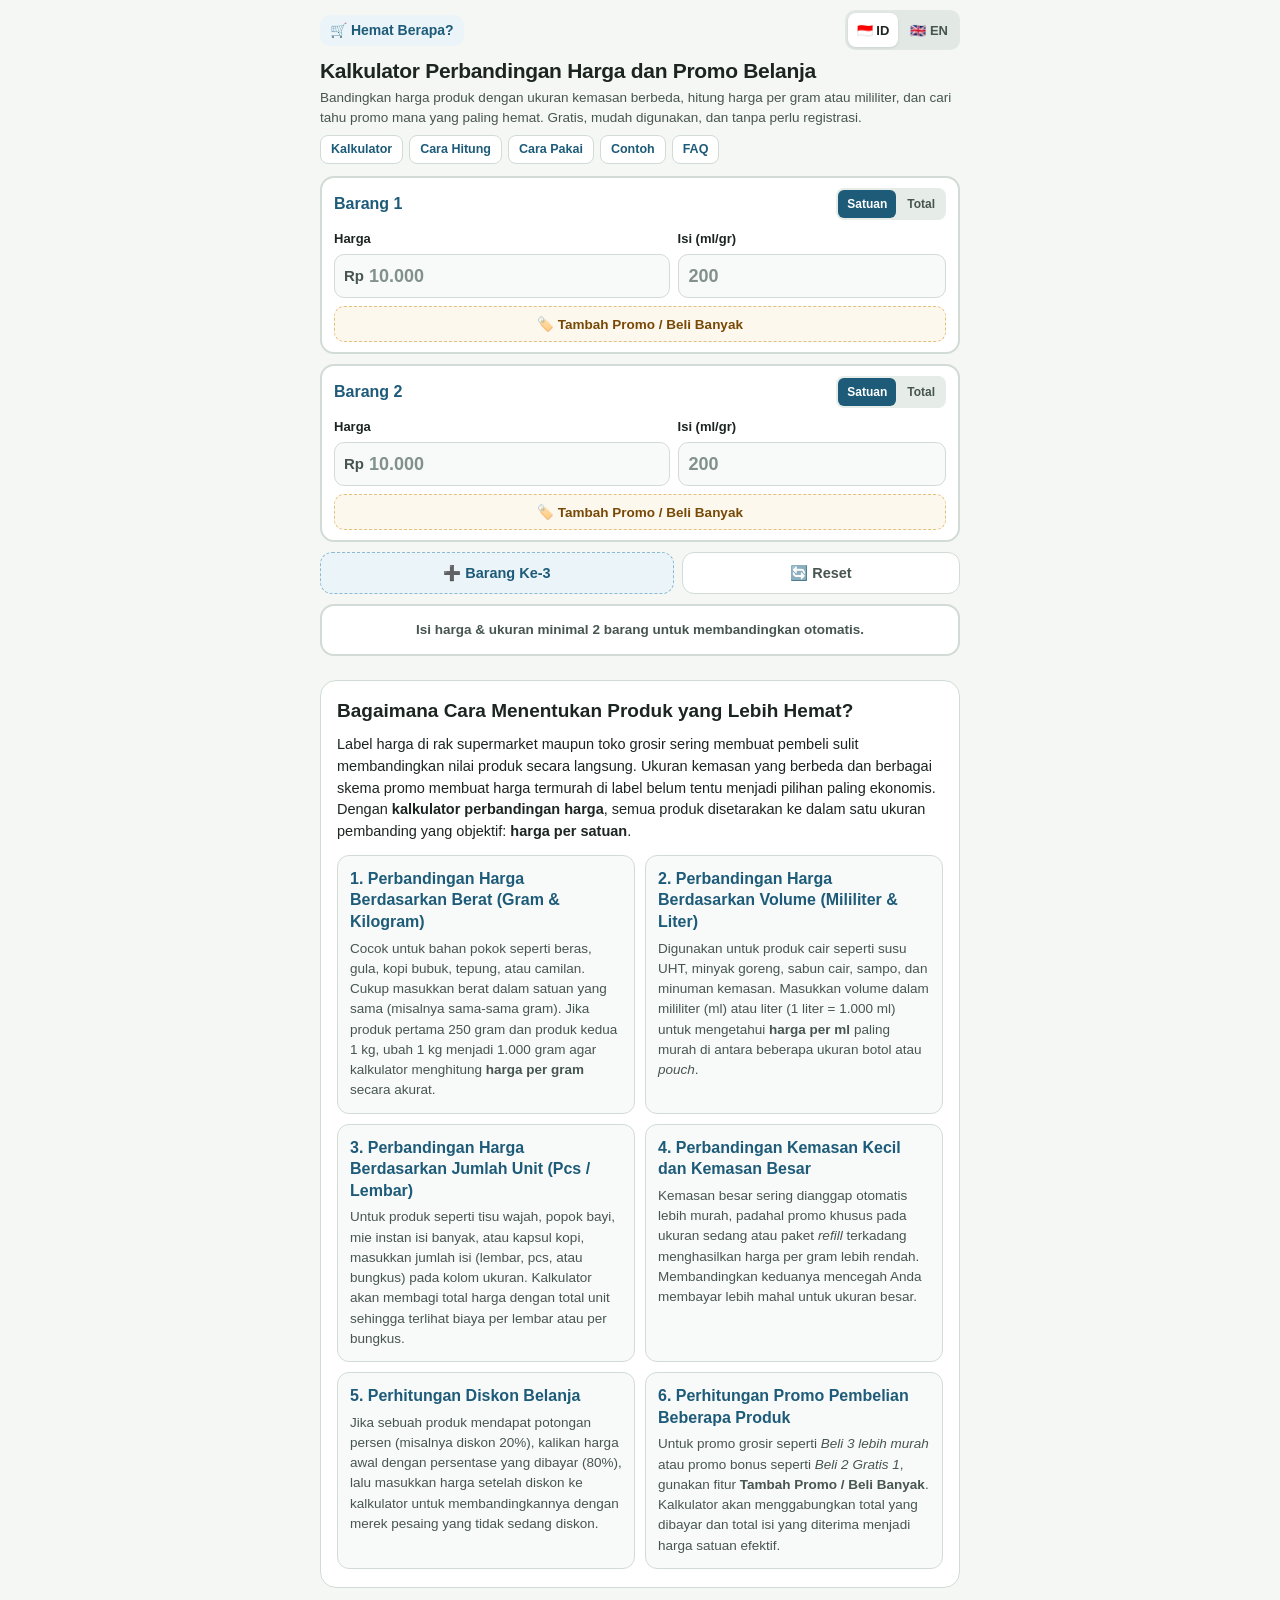
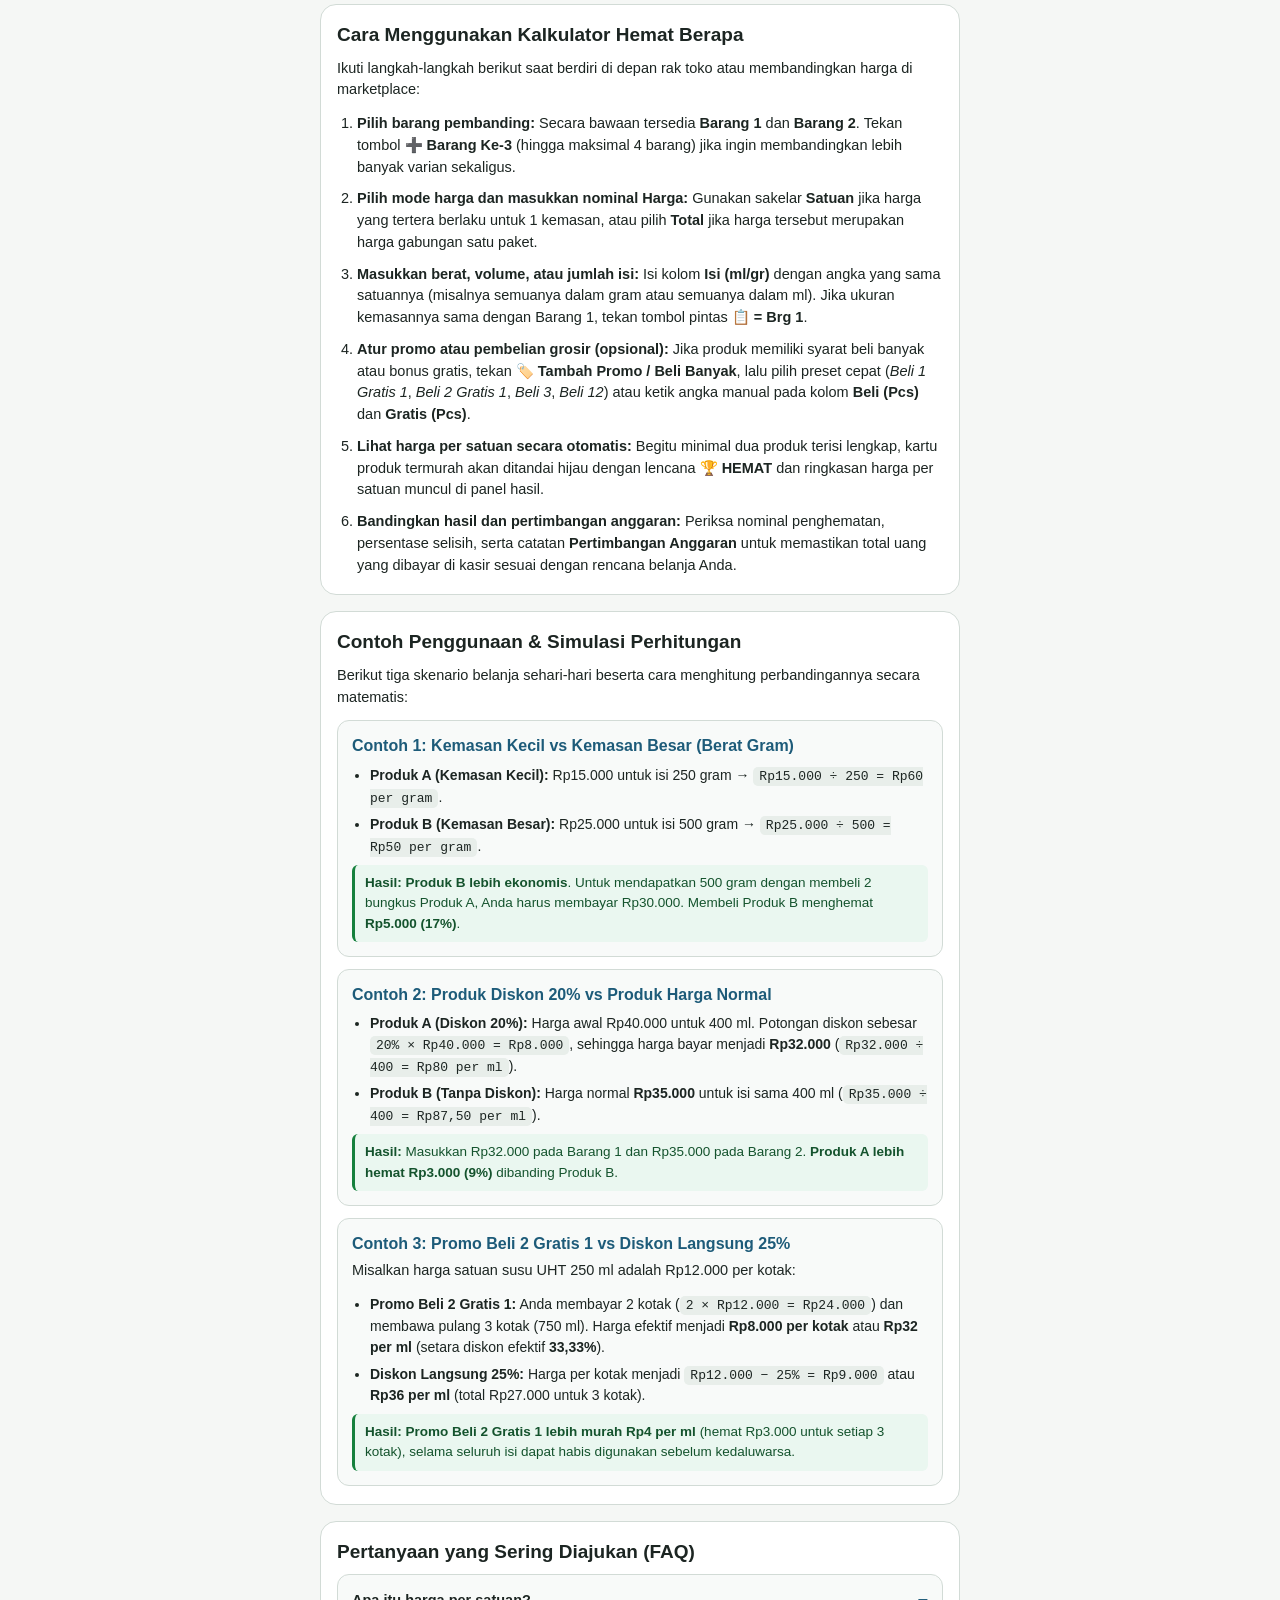
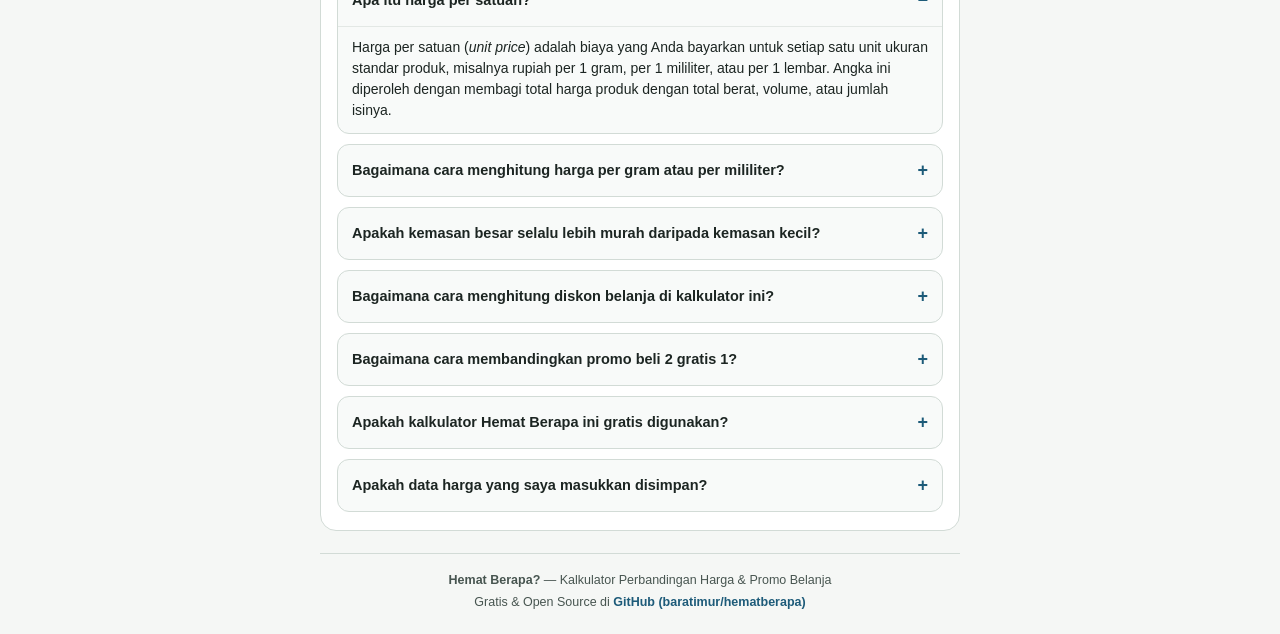
==== commit 89158284: "Update seo" ====
--- a/index.html
+++ b/index.html
@@ -2,59 +2,280 @@
 <html lang="id">
 <head>
     <meta charset="UTF-8">
-    <meta name="viewport" content="width=device-width, initial-scale=1.0, maximum-scale=1.0, user-scalable=no">
+    <meta name="viewport" content="width=device-width, initial-scale=1.0">
     <meta name="theme-color" content="#1D5B79">
-    
-    <!-- SEO Meta Tags -->
-    <title>Hemat Berapa? - Kalkulator Belanja Pintar</title>
-    <meta name="description" content="Aplikasi kalkulator belanja pintar untuk membandingkan harga satuan, promo supermarket, dan harga grosir untuk menemukan pilihan paling hemat.">
-    <meta name="keywords" content="kalkulator belanja, hemat berapa, perbandingan harga, kalkulator supermarket, diskon, grosir, beli 2 gratis 1">
+
+    <!-- Primary SEO Meta Tags -->
+    <title>Kalkulator Perbandingan Harga &amp; Promo Belanja | Hemat Berapa?</title>
+    <meta name="description" content="Bandingkan harga produk beda ukuran kemasan, hitung harga per gram atau ml, dan cari promo belanja paling hemat dengan kalkulator gratis Hemat Berapa.">
     <meta name="author" content="Bara Timur">
     <meta name="robots" content="index, follow">
     <link rel="canonical" href="https://baratimur.github.io/hematberapa/">
-    
-    <!-- Open Graph / Social Media -->
+
+    <!-- Open Graph -->
     <meta property="og:type" content="website">
+    <meta property="og:site_name" content="Hemat Berapa?">
+    <meta property="og:locale" content="id_ID">
     <meta property="og:url" content="https://baratimur.github.io/hematberapa/">
-    <meta property="og:title" content="Hemat Berapa? - Kalkulator Belanja Pintar">
-    <meta property="og:description" content="Bandingkan harga satuan dan promo supermarket dengan mudah. Temukan pilihan belanja paling hemat!">
-    <meta property="og:image" content="https://cdn-icons-png.flaticon.com/512/1162/1162456.png">
-
-    <!-- PWA & Assets -->
+    <meta property="og:title" content="Kalkulator Perbandingan Harga &amp; Promo Belanja | Hemat Berapa?">
+    <meta property="og:description" content="Bandingkan harga produk beda ukuran kemasan, hitung harga per gram atau ml, dan cari promo belanja paling hemat dengan kalkulator gratis Hemat Berapa.">
+    <meta property="og:image" content="https://baratimur.github.io/hematberapa/og-image.png">
+    <meta property="og:image:width" content="1200">
+    <meta property="og:image:height" content="630">
+    <meta property="og:image:alt" content="Kalkulator Perbandingan Harga Hemat Berapa">
+
+    <!-- Twitter Card -->
+    <meta name="twitter:card" content="summary_large_image">
+    <meta name="twitter:title" content="Kalkulator Perbandingan Harga &amp; Promo Belanja | Hemat Berapa?">
+    <meta name="twitter:description" content="Bandingkan harga produk beda ukuran kemasan, hitung harga per gram atau ml, dan cari promo belanja paling hemat dengan kalkulator gratis Hemat Berapa.">
+    <meta name="twitter:image" content="https://baratimur.github.io/hematberapa/og-image.png">
+
+    <!-- Icons & PWA -->
+    <link rel="icon" type="image/svg+xml" href="favicon.svg">
+    <link rel="icon" type="image/png" sizes="192x192" href="icon-192.png">
+    <link rel="apple-touch-icon" href="icon-192.png">
     <link rel="manifest" href="manifest.json">
-    <link rel="apple-touch-icon" href="https://cdn-icons-png.flaticon.com/512/1162/1162456.png">
-    
-    <!-- External CSS -->
+
+    <!-- Stylesheet -->
     <link rel="stylesheet" href="style.css">
+
+    <!-- Structured Data (JSON-LD) -->
+    <script type="application/ld+json">
+    {
+      "@context": "https://schema.org",
+      "@graph": [
+        {
+          "@type": "WebSite",
+          "@id": "https://baratimur.github.io/hematberapa/#website",
+          "name": "Hemat Berapa?",
+          "url": "https://baratimur.github.io/hematberapa/",
+          "inLanguage": ["id-ID", "en"],
+          "publisher": {
+            "@type": "Person",
+            "name": "Bara Timur",
+            "url": "https://github.com/baratimur"
+          }
+        },
+        {
+          "@type": "WebApplication",
+          "@id": "https://baratimur.github.io/hematberapa/#webapp",
+          "name": "Hemat Berapa?",
+          "alternateName": "Kalkulator Perbandingan Harga dan Promo Belanja",
+          "url": "https://baratimur.github.io/hematberapa/",
+          "description": "Kalkulator belanja online gratis untuk membandingkan harga produk berdasarkan ukuran kemasan, harga satuan per gram atau mililiter, serta simulasi promo beli banyak dan bonus gratis.",
+          "applicationCategory": "UtilitiesApplication",
+          "operatingSystem": "Any",
+          "browserRequirements": "Requires JavaScript",
+          "inLanguage": ["id-ID", "en"],
+          "isAccessibleForFree": true,
+          "offers": {
+            "@type": "Offer",
+            "price": "0",
+            "priceCurrency": "IDR"
+          },
+          "author": {
+            "@type": "Person",
+            "name": "Bara Timur",
+            "url": "https://github.com/baratimur"
+          }
+        }
+      ]
+    }
+    </script>
 </head>
 <body>
 
 <div class="container">
     <header class="header">
-        <div class="title">
-            <h1 id="txtTitle">Hemat Berapa?</h1>
-            <p id="txtSubtitle">Kalkulator Belanja Cermat</p>
+        <div class="top-bar">
+            <a href="./" class="brand-badge" aria-label="Hemat Berapa Beranda">🛒 Hemat Berapa?</a>
+            <div class="lang-pill" role="group" aria-label="Pilihan Bahasa">
+                <button type="button" class="lang-btn active" id="btnId" onclick="setLang('id')">🇮🇩 ID</button>
+                <button type="button" class="lang-btn" id="btnEn" onclick="setLang('en')">🇬🇧 EN</button>
+            </div>
         </div>
-        <div class="lang-pill">
-            <button class="lang-btn active" id="btnId" onclick="setLang('id')">🇮🇩 ID</button>
-            <button class="lang-btn" id="btnEn" onclick="setLang('en')">🇬🇧 EN</button>
+
+        <div class="hero-copy">
+            <h1 id="txtTitle">Kalkulator Perbandingan Harga dan Promo Belanja</h1>
+            <p id="txtSubtitle">Bandingkan harga produk dengan ukuran kemasan berbeda, hitung harga per gram atau mililiter, dan cari tahu promo mana yang paling hemat. Gratis, mudah digunakan, dan tanpa perlu registrasi.</p>
         </div>
+
+        <nav class="quick-nav" aria-label="Navigasi Halaman">
+            <a href="#kalkulator">Kalkulator</a>
+            <a href="#cara-menentukan">Cara Hitung</a>
+            <a href="#cara-menggunakan">Cara Pakai</a>
+            <a href="#contoh">Contoh</a>
+            <a href="#faq">FAQ</a>
+        </nav>
     </header>
 
-    <div class="items-list" id="itemsContainer"></div>
-
-    <div class="actions-row">
-        <button class="add-btn" id="btnAdd" onclick="addItem()">➕ Barang Ke-3</button>
-        <button class="reset-btn" id="btnReset" onclick="resetAll()">🔄 Reset</button>
-    </div>
-
-    <div class="result-panel" id="resultPanel">
-        <p class="empty-hint" id="emptyHint"></p>
-    </div>
+    <main>
+        <!-- Kalkulator Utama -->
+        <section id="kalkulator" class="calculator-section" aria-label="Kalkulator Perbandingan Harga Satuan">
+            <div class="items-list" id="itemsContainer">
+                <noscript>
+                    <div class="noscript-box">
+                        <p><strong>JavaScript diperlukan untuk menjalankan kalkulator interaktif.</strong></p>
+                        <p>Anda tetap dapat membaca panduan menghitung harga per gram, perbandingan kemasan besar vs kecil, serta contoh simulasi promo belanja di bawah ini.</p>
+                    </div>
+                </noscript>
+            </div>
+
+            <div class="actions-row">
+                <button type="button" class="add-btn" id="btnAdd" onclick="addItem()">➕ Barang Ke-3</button>
+                <button type="button" class="reset-btn" id="btnReset" onclick="resetAll()">🔄 Reset</button>
+            </div>
+
+            <div class="result-panel" id="resultPanel" aria-live="polite">
+                <p class="empty-hint" id="emptyHint">Isi harga &amp; ukuran minimal 2 barang untuk membandingkan otomatis.</p>
+            </div>
+        </section>
+
+        <!-- Penjelasan Fungsi Kalkulator -->
+        <section id="cara-menentukan" class="content-section">
+            <h2>Bagaimana Cara Menentukan Produk yang Lebih Hemat?</h2>
+            <p>Label harga di rak supermarket maupun toko grosir sering membuat pembeli sulit membandingkan nilai produk secara langsung. Ukuran kemasan yang berbeda dan berbagai skema promo membuat harga termurah di label belum tentu menjadi pilihan paling ekonomis. Dengan <strong>kalkulator perbandingan harga</strong>, semua produk disetarakan ke dalam satu ukuran pembanding yang objektif: <strong>harga per satuan</strong>.</p>
+
+            <div class="info-grid">
+                <article class="info-card">
+                    <h3>1. Perbandingan Harga Berdasarkan Berat (Gram &amp; Kilogram)</h3>
+                    <p>Cocok untuk bahan pokok seperti beras, gula, kopi bubuk, tepung, atau camilan. Cukup masukkan berat dalam satuan yang sama (misalnya sama-sama gram). Jika produk pertama 250 gram dan produk kedua 1 kg, ubah 1 kg menjadi 1.000 gram agar kalkulator menghitung <strong>harga per gram</strong> secara akurat.</p>
+                </article>
+
+                <article class="info-card">
+                    <h3>2. Perbandingan Harga Berdasarkan Volume (Mililiter &amp; Liter)</h3>
+                    <p>Digunakan untuk produk cair seperti susu UHT, minyak goreng, sabun cair, sampo, dan minuman kemasan. Masukkan volume dalam mililiter (ml) atau liter (1 liter = 1.000 ml) untuk mengetahui <strong>harga per ml</strong> paling murah di antara beberapa ukuran botol atau <em>pouch</em>.</p>
+                </article>
+
+                <article class="info-card">
+                    <h3>3. Perbandingan Harga Berdasarkan Jumlah Unit (Pcs / Lembar)</h3>
+                    <p>Untuk produk seperti tisu wajah, popok bayi, mie instan isi banyak, atau kapsul kopi, masukkan jumlah isi (lembar, pcs, atau bungkus) pada kolom ukuran. Kalkulator akan membagi total harga dengan total unit sehingga terlihat biaya per lembar atau per bungkus.</p>
+                </article>
+
+                <article class="info-card">
+                    <h3>4. Perbandingan Kemasan Kecil dan Kemasan Besar</h3>
+                    <p>Kemasan besar sering dianggap otomatis lebih murah, padahal promo khusus pada ukuran sedang atau paket <em>refill</em> terkadang menghasilkan harga per gram lebih rendah. Membandingkan keduanya mencegah Anda membayar lebih mahal untuk ukuran besar.</p>
+                </article>
+
+                <article class="info-card">
+                    <h3>5. Perhitungan Diskon Belanja</h3>
+                    <p>Jika sebuah produk mendapat potongan persen (misalnya diskon 20%), kalikan harga awal dengan persentase yang dibayar (80%), lalu masukkan harga setelah diskon ke kalkulator untuk membandingkannya dengan merek pesaing yang tidak sedang diskon.</p>
+                </article>
+
+                <article class="info-card">
+                    <h3>6. Perhitungan Promo Pembelian Beberapa Produk</h3>
+                    <p>Untuk promo grosir seperti <em>Beli 3 lebih murah</em> atau promo bonus seperti <em>Beli 2 Gratis 1</em>, gunakan fitur <strong>Tambah Promo / Beli Banyak</strong>. Kalkulator akan menggabungkan total yang dibayar dan total isi yang diterima menjadi harga satuan efektif.</p>
+                </article>
+            </div>
+        </section>
+
+        <!-- Panduan Cara Menggunakan -->
+        <section id="cara-menggunakan" class="content-section">
+            <h2>Cara Menggunakan Kalkulator Hemat Berapa</h2>
+            <p>Ikuti langkah-langkah berikut saat berdiri di depan rak toko atau membandingkan harga di marketplace:</p>
+            <ol class="steps-list">
+                <li><strong>Pilih barang pembanding:</strong> Secara bawaan tersedia <strong>Barang 1</strong> dan <strong>Barang 2</strong>. Tekan tombol <strong>➕ Barang Ke-3</strong> (hingga maksimal 4 barang) jika ingin membandingkan lebih banyak varian sekaligus.</li>
+                <li><strong>Pilih mode harga dan masukkan nominal Harga:</strong> Gunakan sakelar <strong>Satuan</strong> jika harga yang tertera berlaku untuk 1 kemasan, atau pilih <strong>Total</strong> jika harga tersebut merupakan harga gabungan satu paket.</li>
+                <li><strong>Masukkan berat, volume, atau jumlah isi:</strong> Isi kolom <strong>Isi (ml/gr)</strong> dengan angka yang sama satuannya (misalnya semuanya dalam gram atau semuanya dalam ml). Jika ukuran kemasannya sama dengan Barang 1, tekan tombol pintas <strong>📋 = Brg 1</strong>.</li>
+                <li><strong>Atur promo atau pembelian grosir (opsional):</strong> Jika produk memiliki syarat beli banyak atau bonus gratis, tekan <strong>🏷️ Tambah Promo / Beli Banyak</strong>, lalu pilih preset cepat (<em>Beli 1 Gratis 1</em>, <em>Beli 2 Gratis 1</em>, <em>Beli 3</em>, <em>Beli 12</em>) atau ketik angka manual pada kolom <strong>Beli (Pcs)</strong> dan <strong>Gratis (Pcs)</strong>.</li>
+                <li><strong>Lihat harga per satuan secara otomatis:</strong> Begitu minimal dua produk terisi lengkap, kartu produk termurah akan ditandai hijau dengan lencana <strong>🏆 HEMAT</strong> dan ringkasan harga per satuan muncul di panel hasil.</li>
+                <li><strong>Bandingkan hasil dan pertimbangan anggaran:</strong> Periksa nominal penghematan, persentase selisih, serta catatan <strong>Pertimbangan Anggaran</strong> untuk memastikan total uang yang dibayar di kasir sesuai dengan rencana belanja Anda.</li>
+            </ol>
+        </section>
+
+        <!-- Contoh Perhitungan Nyata -->
+        <section id="contoh" class="content-section">
+            <h2>Contoh Penggunaan &amp; Simulasi Perhitungan</h2>
+            <p>Berikut tiga skenario belanja sehari-hari beserta cara menghitung perbandingannya secara matematis:</p>
+
+            <article class="example-card">
+                <h3>Contoh 1: Kemasan Kecil vs Kemasan Besar (Berat Gram)</h3>
+                <ul>
+                    <li><strong>Produk A (Kemasan Kecil):</strong> Rp15.000 untuk isi 250 gram &rarr; <code>Rp15.000 &divide; 250 = Rp60 per gram</code>.</li>
+                    <li><strong>Produk B (Kemasan Besar):</strong> Rp25.000 untuk isi 500 gram &rarr; <code>Rp25.000 &divide; 500 = Rp50 per gram</code>.</li>
+                </ul>
+                <p class="example-verdict"><strong>Hasil:</strong> <strong>Produk B lebih ekonomis</strong>. Untuk mendapatkan 500 gram dengan membeli 2 bungkus Produk A, Anda harus membayar Rp30.000. Membeli Produk B menghemat <strong>Rp5.000 (17%)</strong>.</p>
+            </article>
+
+            <article class="example-card">
+                <h3>Contoh 2: Produk Diskon 20% vs Produk Harga Normal</h3>
+                <ul>
+                    <li><strong>Produk A (Diskon 20%):</strong> Harga awal Rp40.000 untuk 400 ml. Potongan diskon sebesar <code>20% &times; Rp40.000 = Rp8.000</code>, sehingga harga bayar menjadi <strong>Rp32.000</strong> (<code>Rp32.000 &divide; 400 = Rp80 per ml</code>).</li>
+                    <li><strong>Produk B (Tanpa Diskon):</strong> Harga normal <strong>Rp35.000</strong> untuk isi sama 400 ml (<code>Rp35.000 &divide; 400 = Rp87,50 per ml</code>).</li>
+                </ul>
+                <p class="example-verdict"><strong>Hasil:</strong> Masukkan Rp32.000 pada Barang 1 dan Rp35.000 pada Barang 2. <strong>Produk A lebih hemat Rp3.000 (9%)</strong> dibanding Produk B.</p>
+            </article>
+
+            <article class="example-card">
+                <h3>Contoh 3: Promo Beli 2 Gratis 1 vs Diskon Langsung 25%</h3>
+                <p>Misalkan harga satuan susu UHT 250 ml adalah Rp12.000 per kotak:</p>
+                <ul>
+                    <li><strong>Promo Beli 2 Gratis 1:</strong> Anda membayar 2 kotak (<code>2 &times; Rp12.000 = Rp24.000</code>) dan membawa pulang 3 kotak (750 ml). Harga efektif menjadi <strong>Rp8.000 per kotak</strong> atau <strong>Rp32 per ml</strong> (setara diskon efektif <strong>33,33%</strong>).</li>
+                    <li><strong>Diskon Langsung 25%:</strong> Harga per kotak menjadi <code>Rp12.000 &minus; 25% = Rp9.000</code> atau <strong>Rp36 per ml</strong> (total Rp27.000 untuk 3 kotak).</li>
+                </ul>
+                <p class="example-verdict"><strong>Hasil:</strong> <strong>Promo Beli 2 Gratis 1 lebih murah Rp4 per ml</strong> (hemat Rp3.000 untuk setiap 3 kotak), selama seluruh isi dapat habis digunakan sebelum kedaluwarsa.</p>
+            </article>
+        </section>
+
+        <!-- FAQ HTML Static -->
+        <section id="faq" class="content-section">
+            <h2>Pertanyaan yang Sering Diajukan (FAQ)</h2>
+
+            <details class="faq-item" open>
+                <summary>Apa itu harga per satuan?</summary>
+                <div class="faq-answer">
+                    <p>Harga per satuan (<em>unit price</em>) adalah biaya yang Anda bayarkan untuk setiap satu unit ukuran standar produk, misalnya rupiah per 1 gram, per 1 mililiter, atau per 1 lembar. Angka ini diperoleh dengan membagi total harga produk dengan total berat, volume, atau jumlah isinya.</p>
+                </div>
+            </details>
+
+            <details class="faq-item">
+                <summary>Bagaimana cara menghitung harga per gram atau per mililiter?</summary>
+                <div class="faq-answer">
+                    <p>Gunakan rumus sederhana: <strong>Harga Produk &divide; Berat atau Volume Kemasan</strong>. Contohnya, minyak goreng Rp36.000 untuk kemasan 2.000 ml (2 liter) memiliki harga satuan <code>Rp36.000 &divide; 2.000 = Rp18 per ml</code> atau Rp18.000 per liter. Pastikan seluruh produk yang dibandingkan sudah memakai satuan yang sama (gram dengan gram, ml dengan ml).</p>
+                </div>
+            </details>
+
+            <details class="faq-item">
+                <summary>Apakah kemasan besar selalu lebih murah daripada kemasan kecil?</summary>
+                <div class="faq-answer">
+                    <p>Tidak selalu. Meskipun kemasan besar umumnya memiliki harga per satuan lebih rendah, supermarket sering memberikan potongan harga khusus pada kemasan sedang, kemasan isi ulang (<em>refill</em>), atau paket <em>sachet</em> tertentu sehingga harga per gramnya bisa lebih murah daripada botol atau kemasan terbesar.</p>
+                </div>
+            </details>
+
+            <details class="faq-item">
+                <summary>Bagaimana cara menghitung diskon belanja di kalkulator ini?</summary>
+                <div class="faq-answer">
+                    <p>Untuk diskon persentase, hitung dulu harga setelah diskon dengan rumus <code>Harga Awal &times; (100% &minus; Persen Diskon)</code>. Misalnya barang Rp50.000 diskon 30% menjadi Rp35.000, lalu masukkan angka Rp35.000 tersebut ke dalam kalkulator untuk dibandingkan dengan produk lain.</p>
+                </div>
+            </details>
+
+            <details class="faq-item">
+                <summary>Bagaimana cara membandingkan promo beli 2 gratis 1?</summary>
+                <div class="faq-answer">
+                    <p>Masukkan harga 1 kemasan dengan mode <strong>Satuan</strong> dan isi per kemasannya, lalu tekan <strong>Tambah Promo / Beli Banyak</strong> dan pilih tombol <strong>Beli 2 Gratis 1</strong>. Kalkulator otomatis menghitung total bayar untuk 2 kemasan yang dibagi ke dalam 3 kemasan yang Anda terima (setara diskon efektif 33,33%).</p>
+                </div>
+            </details>
+
+            <details class="faq-item">
+                <summary>Apakah kalkulator Hemat Berapa ini gratis digunakan?</summary>
+                <div class="faq-answer">
+                    <p>Ya, Hemat Berapa 100% gratis digunakan tanpa biaya langganan, tanpa iklan mengganggu, dan tanpa perlu membuat akun maupun login. Aplikasi ini juga dapat dipasang ke layar utama ponsel sebagai Progressive Web App (PWA) dan tetap berjalan saat offline.</p>
+                </div>
+            </details>
+
+            <details class="faq-item">
+                <summary>Apakah data harga yang saya masukkan disimpan?</summary>
+                <div class="faq-answer">
+                    <p>Tidak. Seluruh angka harga dan ukuran kemasan yang Anda ketik hanya diproses sementara di memori browser pada perangkat Anda sendiri. Aplikasi ini tidak memiliki server backend, tidak menggunakan database, dan tidak menyimpan maupun mengirimkan riwayat belanja Anda ke pihak mana pun. Data langsung terhapus saat halaman dimuat ulang atau tombol Reset ditekan.</p>
+                </div>
+            </details>
+        </section>
+    </main>
 
     <!-- Footer -->
     <footer class="app-footer">
-        <p>Dibuat untuk kemudahan belanja 🛒 • Open source di <a href="https://github.com/baratimur/hematberapa" target="_blank" rel="noopener">GitHub</a></p>
+        <p><strong>Hemat Berapa?</strong> — Kalkulator Perbandingan Harga &amp; Promo Belanja</p>
+        <p>Gratis &amp; Open Source di <a href="https://github.com/baratimur/hematberapa" target="_blank" rel="noopener">GitHub (baratimur/hematberapa)</a></p>
     </footer>
 </div>
 
--- a/style.css
+++ b/style.css
@@ -3,7 +3,7 @@
     --surface: #FFFFFF;
     --surface-soft: #F8FAF9;
     --text: #1C2522;
-    --text-muted: #52605B;
+    --text-muted: #475550;
     --primary: #1D5B79;
     --primary-soft: #EBF4F8;
     --border: #D2DBD6;
@@ -22,42 +22,49 @@
     font-family: -apple-system, BlinkMacSystemFont, "Segoe UI", Roboto, Helvetica, Arial, sans-serif;
 }
 
+html {
+    scroll-behavior: smooth;
+}
+
 body {
     background-color: var(--bg);
     color: var(--text);
     margin: 0;
-    padding: 10px 10px 16px 10px;
+    padding: 10px 12px 24px 12px;
     display: flex;
     justify-content: center;
-    line-height: 1.35;
+    line-height: 1.5;
 }
 
 .container {
     width: 100%;
-    max-width: 500px;
-}
-
-/* Header */
+    max-width: 640px;
+}
+
+/* Header & Hero */
 .header {
+    margin-bottom: 12px;
+}
+
+.top-bar {
     display: flex;
     justify-content: space-between;
     align-items: center;
     gap: 8px;
-    margin-bottom: 10px;
-}
-
-.title h1 {
-    font-size: 20px;
-    font-weight: 800;
-    margin: 0;
-    letter-spacing: -0.4px;
-    color: var(--text);
-}
-
-.title p {
-    font-size: 12.5px;
-    color: var(--text-muted);
-    margin: 1px 0 0 0;
+    margin-bottom: 8px;
+}
+
+.brand-badge {
+    display: inline-flex;
+    align-items: center;
+    gap: 6px;
+    font-size: 14px;
+    font-weight: 800;
+    color: var(--primary);
+    background: var(--primary-soft);
+    padding: 5px 10px;
+    border-radius: 10px;
+    text-decoration: none;
 }
 
 .lang-pill {
@@ -89,11 +96,63 @@
     box-shadow: 0 1px 3px rgba(0, 0, 0, 0.1);
 }
 
-/* Item Cards */
+.hero-copy h1 {
+    font-size: 21px;
+    font-weight: 800;
+    margin: 0 0 4px 0;
+    letter-spacing: -0.3px;
+    line-height: 1.25;
+    color: var(--text);
+}
+
+.hero-copy p {
+    font-size: 13.5px;
+    color: var(--text-muted);
+    margin: 0;
+    line-height: 1.45;
+}
+
+.quick-nav {
+    display: flex;
+    gap: 6px;
+    flex-wrap: wrap;
+    margin-top: 8px;
+}
+
+.quick-nav a {
+    font-size: 12.5px;
+    font-weight: 700;
+    color: var(--primary);
+    background: var(--surface);
+    border: 1px solid var(--border);
+    padding: 4px 10px;
+    border-radius: 8px;
+    text-decoration: none;
+}
+
+.quick-nav a:hover {
+    background: var(--primary-soft);
+}
+
+/* Calculator Section */
+.calculator-section {
+    margin-bottom: 24px;
+}
+
+.noscript-box {
+    background: var(--promo-bg);
+    border: 1.5px solid var(--promo-border);
+    border-radius: 14px;
+    padding: 14px;
+    font-size: 14px;
+    color: var(--promo-text);
+}
+
 .items-list {
     display: flex;
     flex-direction: column;
     gap: 10px;
+    min-height: 296px;
 }
 
 .item-card {
@@ -278,6 +337,11 @@
     transition: border-color 0.2s, background-color 0.2s;
 }
 
+input::placeholder {
+    color: #82918C;
+    font-weight: 600;
+}
+
 input.has-prefix {
     padding-left: 34px;
 }
@@ -286,11 +350,6 @@
     outline: none;
     border-color: var(--primary);
     background: #FFFFFF;
-}
-
-input::placeholder {
-    color: #94A3A0;
-    font-weight: 600;
 }
 
 .item-card.winner input {
@@ -428,7 +487,7 @@
     color: var(--promo-text);
 }
 
-/* Bottom Action Buttons (Side-by-Side) */
+/* Bottom Action Buttons */
 .actions-row {
     display: flex;
     gap: 8px;
@@ -537,18 +596,190 @@
     line-height: 1.4;
 }
 
+/* SEO Content Sections */
+.content-section {
+    background: var(--surface);
+    border: 1.5px solid var(--border);
+    border-radius: 16px;
+    padding: 18px 16px;
+    margin-top: 16px;
+}
+
+.content-section h2 {
+    font-size: 19px;
+    font-weight: 800;
+    color: var(--text);
+    margin: 0 0 10px 0;
+    line-height: 1.3;
+}
+
+.content-section h3 {
+    font-size: 16px;
+    font-weight: 700;
+    color: var(--primary);
+    margin: 0 0 6px 0;
+    line-height: 1.35;
+}
+
+.content-section p {
+    font-size: 14.5px;
+    color: var(--text);
+    margin: 0 0 12px 0;
+}
+
+.content-section p:last-child {
+    margin-bottom: 0;
+}
+
+.info-grid {
+    display: grid;
+    grid-template-columns: 1fr;
+    gap: 10px;
+    margin-top: 12px;
+}
+
+@media (min-width: 540px) {
+    .info-grid {
+        grid-template-columns: 1fr 1fr;
+    }
+}
+
+.info-card {
+    background: var(--surface-soft);
+    border: 1px solid var(--border);
+    border-radius: 12px;
+    padding: 12px;
+}
+
+.info-card p {
+    font-size: 13.5px;
+    margin: 0;
+    color: var(--text-muted);
+}
+
+.steps-list {
+    margin: 10px 0 0 0;
+    padding-left: 20px;
+}
+
+.steps-list li {
+    font-size: 14.5px;
+    margin-bottom: 10px;
+    color: var(--text);
+}
+
+.steps-list li:last-child {
+    margin-bottom: 0;
+}
+
+.example-card {
+    background: var(--surface-soft);
+    border: 1px solid var(--border);
+    border-radius: 12px;
+    padding: 14px;
+    margin-top: 12px;
+}
+
+.example-card ul {
+    margin: 8px 0;
+    padding-left: 18px;
+    font-size: 14px;
+}
+
+.example-card li {
+    margin-bottom: 6px;
+}
+
+.example-card code {
+    background: #E8EEEA;
+    padding: 2px 6px;
+    border-radius: 5px;
+    font-size: 13px;
+    font-family: ui-monospace, SFMono-Regular, Menlo, Consolas, monospace;
+}
+
+.example-verdict {
+    background: var(--win-bg);
+    border-left: 3.5px solid var(--win-border);
+    padding: 8px 10px;
+    border-radius: 6px;
+    font-size: 13.5px !important;
+    color: var(--win-text) !important;
+    margin: 8px 0 0 0 !important;
+}
+
+/* FAQ Accordion */
+.faq-item {
+    border: 1px solid var(--border);
+    border-radius: 12px;
+    background: var(--surface-soft);
+    margin-top: 10px;
+    overflow: hidden;
+}
+
+.faq-item summary {
+    padding: 12px 14px;
+    font-size: 14.5px;
+    font-weight: 700;
+    color: var(--text);
+    cursor: pointer;
+    list-style: none;
+    display: flex;
+    justify-content: space-between;
+    align-items: center;
+    gap: 10px;
+}
+
+.faq-item summary::-webkit-details-marker {
+    display: none;
+}
+
+.faq-item summary::after {
+    content: "+";
+    font-size: 18px;
+    font-weight: 800;
+    color: var(--primary);
+    flex-shrink: 0;
+}
+
+.faq-item[open] summary::after {
+    content: "−";
+}
+
+.faq-answer {
+    padding: 0 14px 12px 14px;
+    font-size: 14px;
+    color: var(--text-muted);
+    border-top: 1px solid #E3E8E5;
+    padding-top: 10px;
+}
+
+.faq-answer p {
+    font-size: 14px;
+    color: var(--text);
+    margin: 0;
+}
+
+.faq-answer code {
+    background: #E8EEEA;
+    padding: 2px 5px;
+    border-radius: 4px;
+    font-size: 12.5px;
+    font-family: ui-monospace, SFMono-Regular, Menlo, Consolas, monospace;
+}
+
 /* Footer */
 .app-footer {
     text-align: center;
-    margin-top: 16px;
-    padding-top: 12px;
+    margin-top: 22px;
+    padding-top: 14px;
     border-top: 1px solid var(--border);
-    font-size: 12px;
+    font-size: 12.5px;
     color: var(--text-muted);
 }
 
 .app-footer p {
-    margin: 2px 0;
+    margin: 3px 0;
 }
 
 .app-footer a {
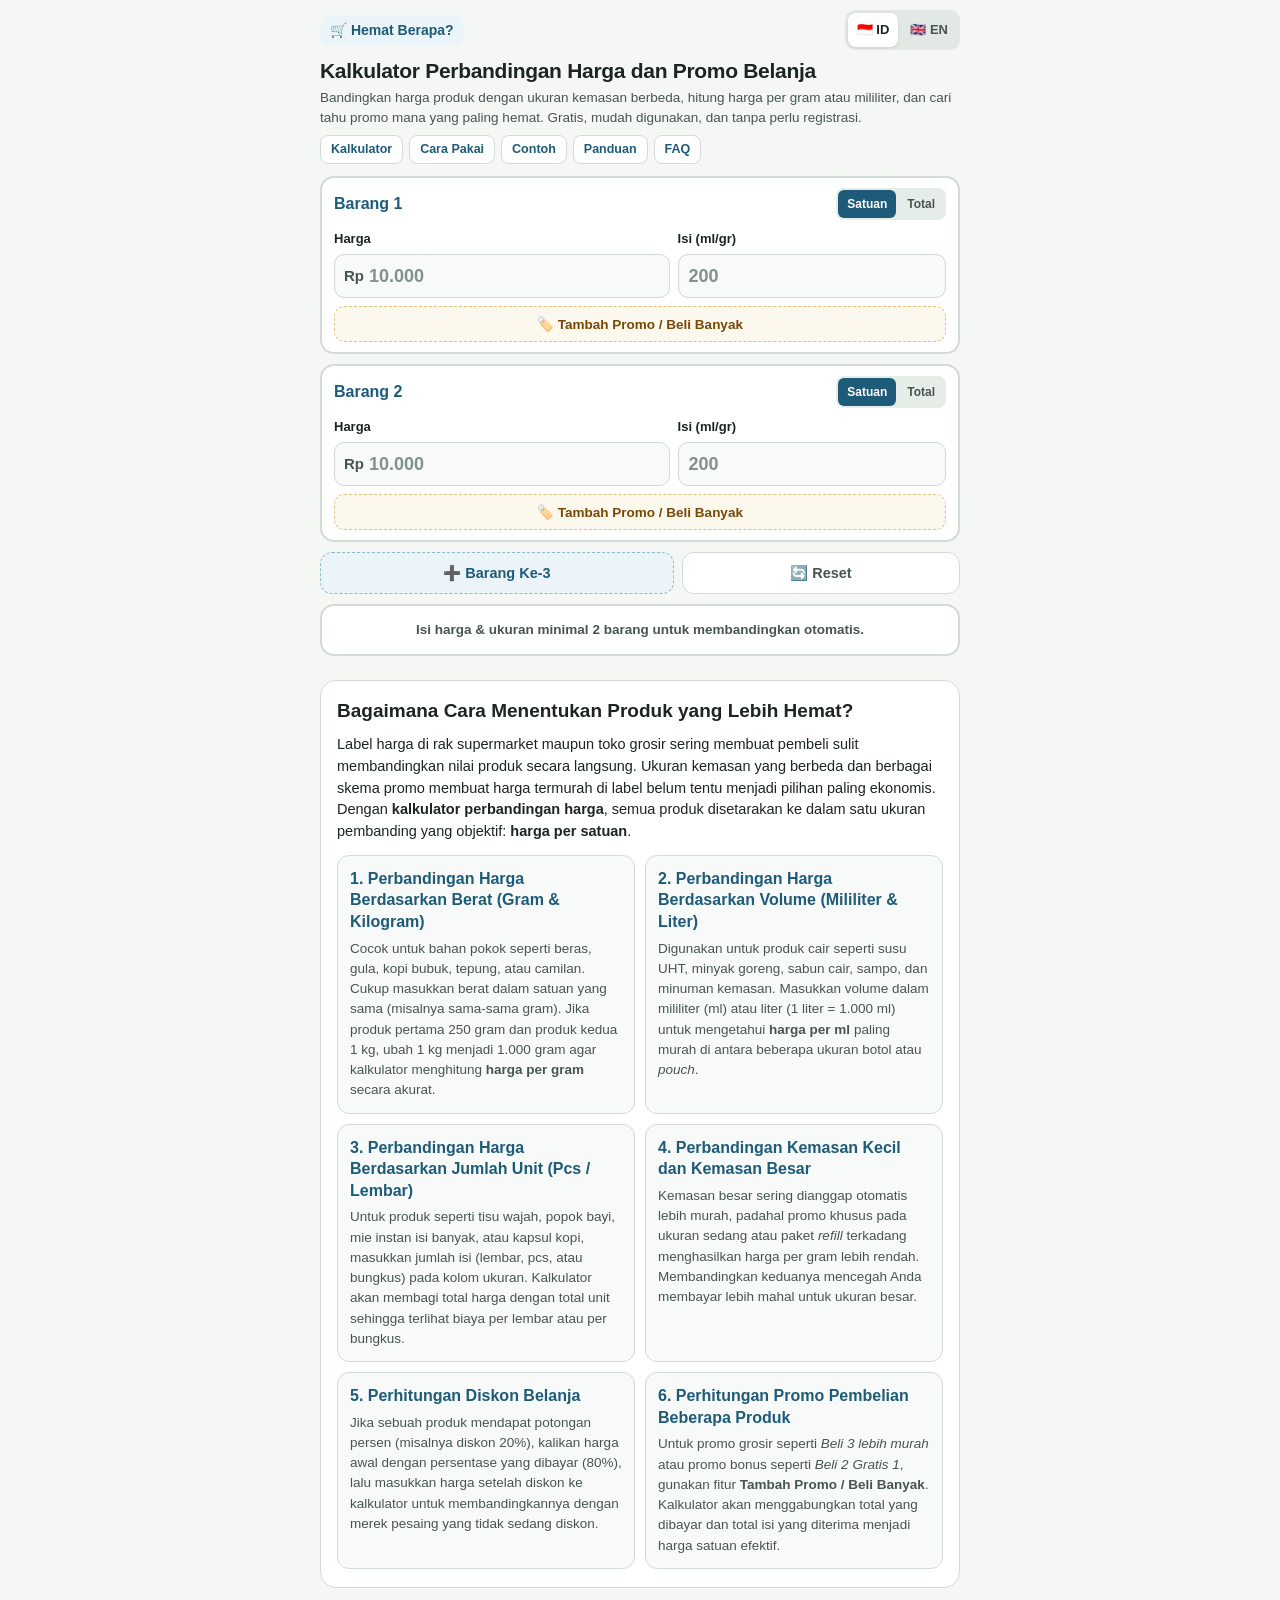
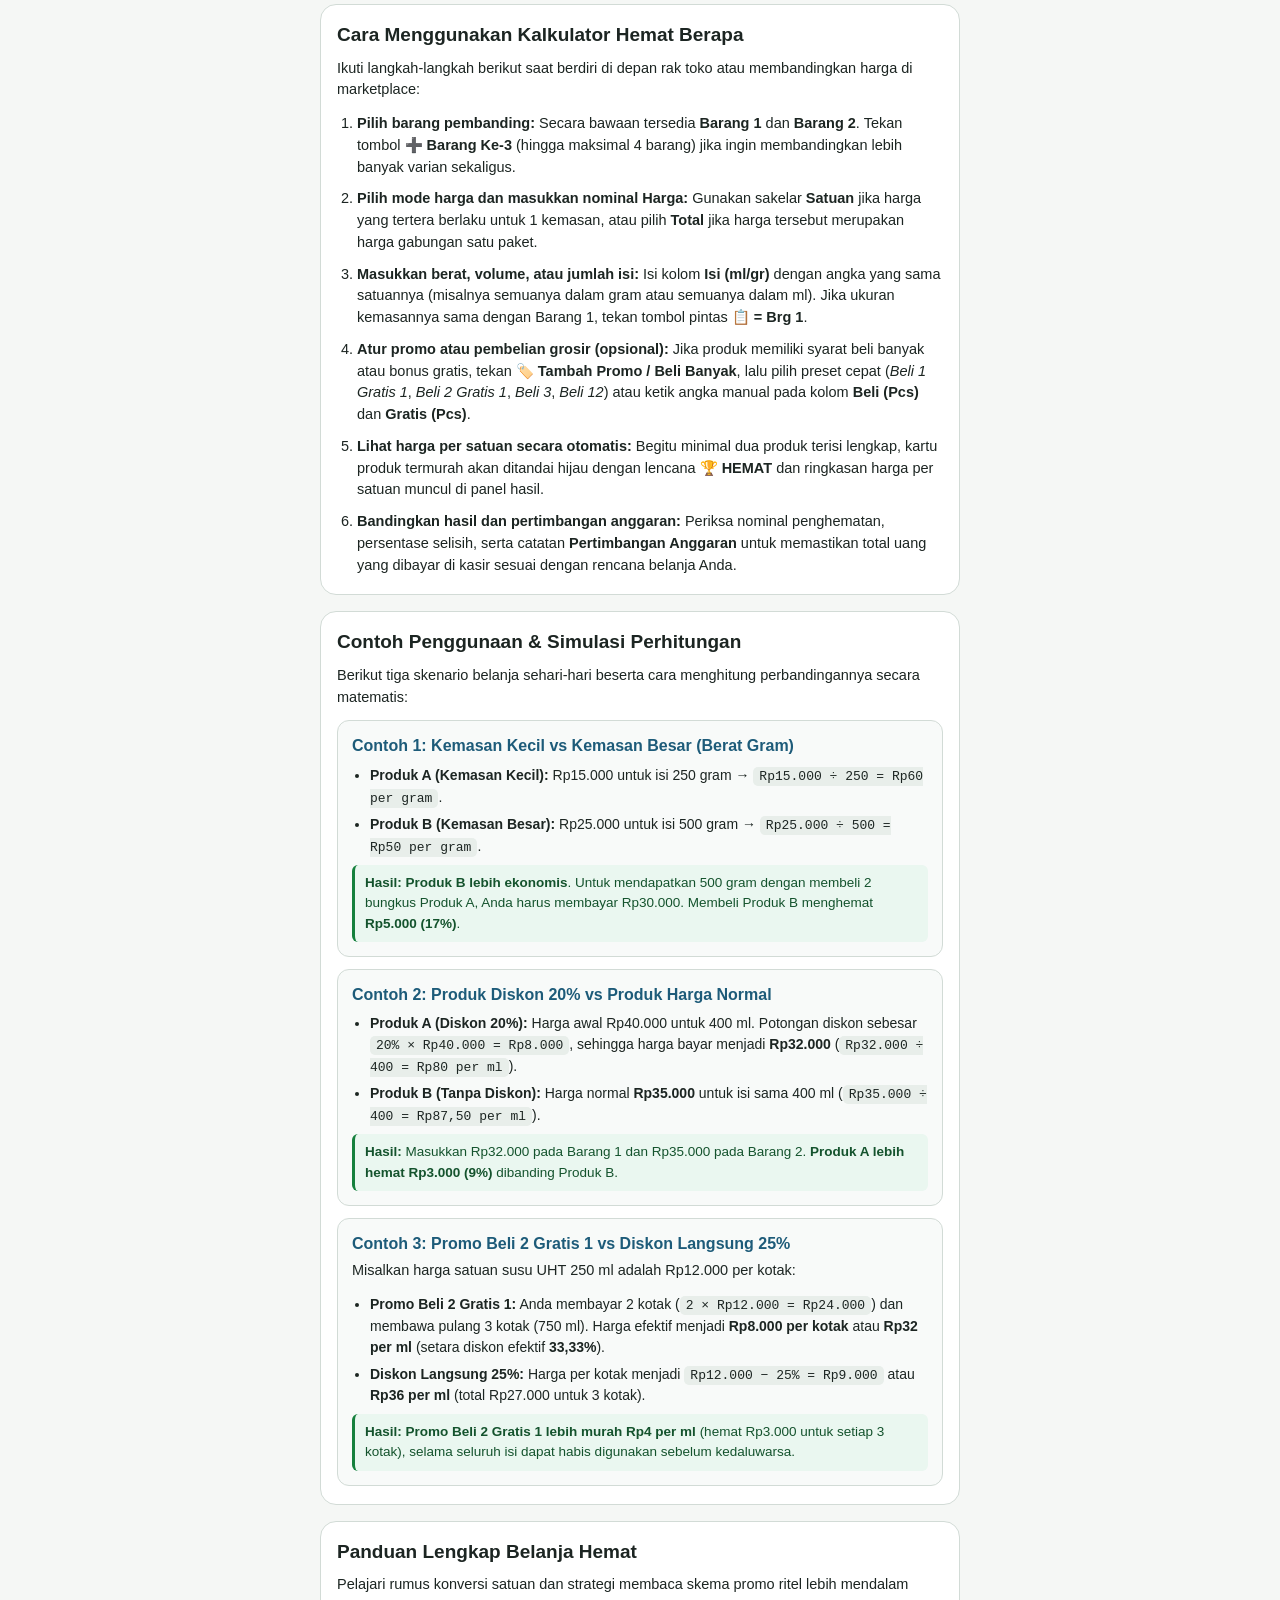
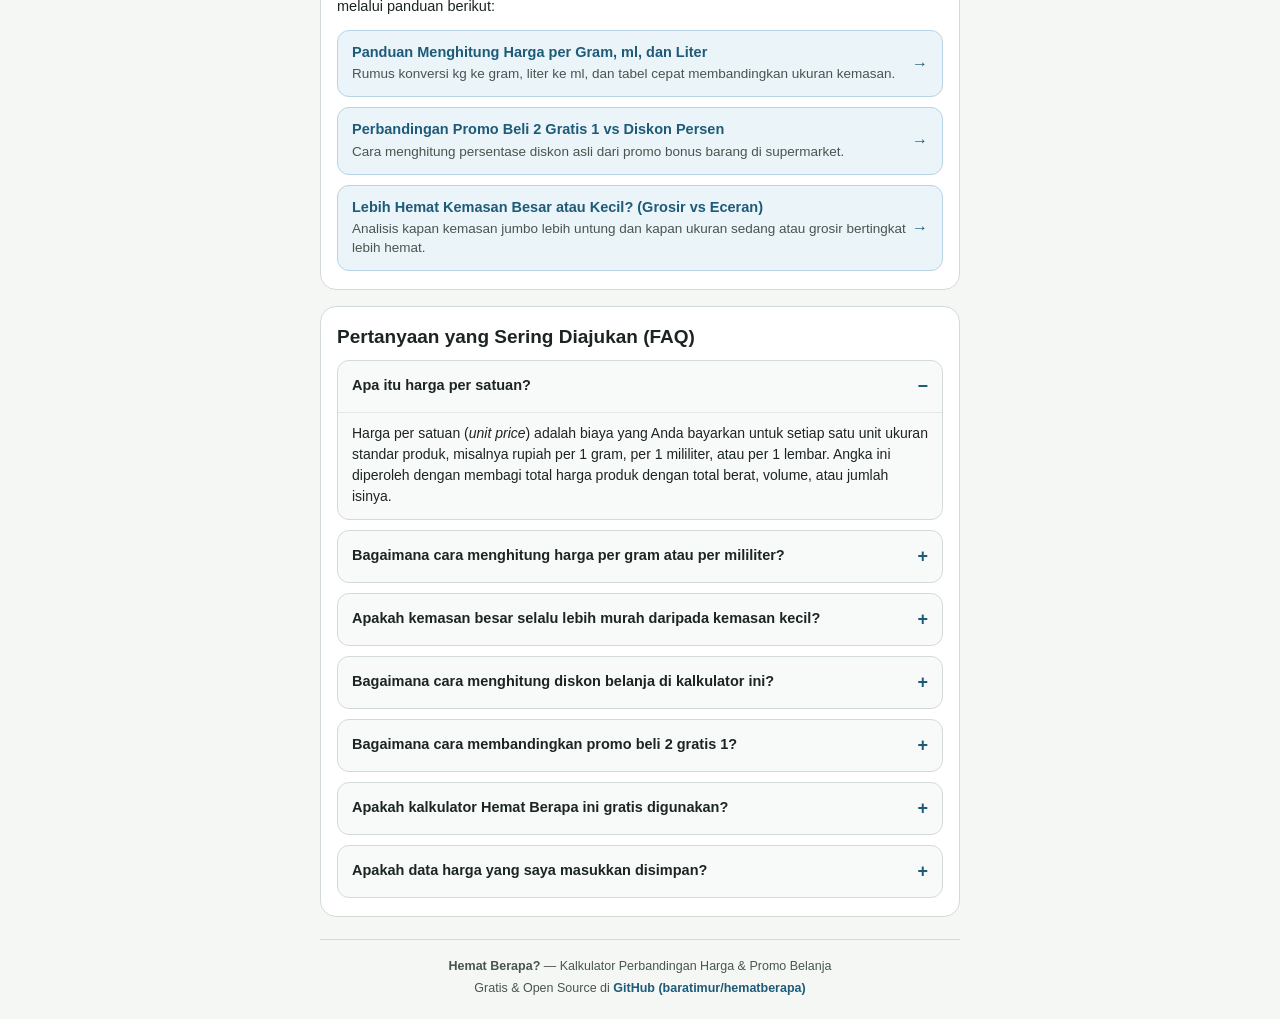
==== commit 789fdd4b: "Add panduan" ====
--- a/index.html
+++ b/index.html
@@ -12,10 +12,16 @@
     <meta name="robots" content="index, follow">
     <link rel="canonical" href="https://baratimur.github.io/hematberapa/">
 
+    <!-- Multilingual Hreflang -->
+    <link rel="alternate" hreflang="id" href="https://baratimur.github.io/hematberapa/">
+    <link rel="alternate" hreflang="en" href="https://baratimur.github.io/hematberapa/en/">
+    <link rel="alternate" hreflang="x-default" href="https://baratimur.github.io/hematberapa/">
+
     <!-- Open Graph -->
     <meta property="og:type" content="website">
     <meta property="og:site_name" content="Hemat Berapa?">
     <meta property="og:locale" content="id_ID">
+    <meta property="og:locale:alternate" content="en_US">
     <meta property="og:url" content="https://baratimur.github.io/hematberapa/">
     <meta property="og:title" content="Kalkulator Perbandingan Harga &amp; Promo Belanja | Hemat Berapa?">
     <meta property="og:description" content="Bandingkan harga produk beda ukuran kemasan, hitung harga per gram atau ml, dan cari promo belanja paling hemat dengan kalkulator gratis Hemat Berapa.">
@@ -66,7 +72,7 @@
           "applicationCategory": "UtilitiesApplication",
           "operatingSystem": "Any",
           "browserRequirements": "Requires JavaScript",
-          "inLanguage": ["id-ID", "en"],
+          "inLanguage": "id-ID",
           "isAccessibleForFree": true,
           "offers": {
             "@type": "Offer",
@@ -89,10 +95,10 @@
     <header class="header">
         <div class="top-bar">
             <a href="./" class="brand-badge" aria-label="Hemat Berapa Beranda">🛒 Hemat Berapa?</a>
-            <div class="lang-pill" role="group" aria-label="Pilihan Bahasa">
-                <button type="button" class="lang-btn active" id="btnId" onclick="setLang('id')">🇮🇩 ID</button>
-                <button type="button" class="lang-btn" id="btnEn" onclick="setLang('en')">🇬🇧 EN</button>
-            </div>
+            <nav class="lang-pill" aria-label="Pilihan Bahasa">
+                <a href="./" class="lang-btn active" id="btnId" hreflang="id" lang="id" aria-current="page">🇮🇩 ID</a>
+                <a href="en/" class="lang-btn" id="btnEn" hreflang="en" lang="en">🇬🇧 EN</a>
+            </nav>
         </div>
 
         <div class="hero-copy">
@@ -102,9 +108,9 @@
 
         <nav class="quick-nav" aria-label="Navigasi Halaman">
             <a href="#kalkulator">Kalkulator</a>
-            <a href="#cara-menentukan">Cara Hitung</a>
             <a href="#cara-menggunakan">Cara Pakai</a>
             <a href="#contoh">Contoh</a>
+            <a href="#panduan-lanjutan">Panduan</a>
             <a href="#faq">FAQ</a>
         </nav>
     </header>
@@ -217,6 +223,26 @@
             </article>
         </section>
 
+        <!-- Panduan Pendukung (Internal Linking) -->
+        <section id="panduan-lanjutan" class="content-section">
+            <h2>Panduan Lengkap Belanja Hemat</h2>
+            <p>Pelajari rumus konversi satuan dan strategi membaca skema promo ritel lebih mendalam melalui panduan berikut:</p>
+            <div class="guide-links">
+                <a href="panduan/harga-per-gram-ml/" class="guide-link-card">
+                    <strong>Panduan Menghitung Harga per Gram, ml, dan Liter</strong>
+                    <span>Rumus konversi kg ke gram, liter ke ml, dan tabel cepat membandingkan ukuran kemasan.</span>
+                </a>
+                <a href="panduan/perbandingan-promo/" class="guide-link-card">
+                    <strong>Perbandingan Promo Beli 2 Gratis 1 vs Diskon Persen</strong>
+                    <span>Cara menghitung persentase diskon asli dari promo bonus barang di supermarket.</span>
+                </a>
+                <a href="panduan/perbandingan-kemasan/" class="guide-link-card">
+                    <strong>Lebih Hemat Kemasan Besar atau Kecil? (Grosir vs Eceran)</strong>
+                    <span>Analisis kapan kemasan jumbo lebih untung dan kapan ukuran sedang atau grosir bertingkat lebih hemat.</span>
+                </a>
+            </div>
+        </section>
+
         <!-- FAQ HTML Static -->
         <section id="faq" class="content-section">
             <h2>Pertanyaan yang Sering Diajukan (FAQ)</h2>
--- a/style.css
+++ b/style.css
@@ -88,6 +88,10 @@
     cursor: pointer;
     color: var(--text-muted);
     transition: all 0.2s ease;
+    text-decoration: none;
+    display: inline-flex;
+    align-items: center;
+    justify-content: center;
 }
 
 .lang-btn.active {
@@ -708,6 +712,57 @@
     margin: 8px 0 0 0 !important;
 }
 
+/* Supporting Guide Cards */
+.guide-links {
+    display: flex;
+    flex-direction: column;
+    gap: 10px;
+    margin-top: 12px;
+}
+
+.guide-link-card {
+    display: block;
+    position: relative;
+    background: var(--primary-soft);
+    border: 1.5px solid #B6D4E3;
+    border-radius: 12px;
+    padding: 12px 36px 12px 14px;
+    text-decoration: none;
+    transition: background-color 0.15s ease, border-color 0.15s ease;
+}
+
+.guide-link-card::after {
+    content: "→";
+    position: absolute;
+    right: 14px;
+    top: 50%;
+    transform: translateY(-50%);
+    font-size: 16px;
+    font-weight: 800;
+    color: var(--primary);
+}
+
+.guide-link-card:hover {
+    background: #DCECF4;
+    border-color: var(--primary);
+}
+
+.guide-link-card strong {
+    display: block;
+    font-size: 14.5px;
+    font-weight: 700;
+    color: var(--primary);
+    margin-bottom: 3px;
+    line-height: 1.35;
+}
+
+.guide-link-card span {
+    display: block;
+    font-size: 13.5px;
+    color: var(--text-muted);
+    line-height: 1.4;
+}
+
 /* FAQ Accordion */
 .faq-item {
     border: 1px solid var(--border);
